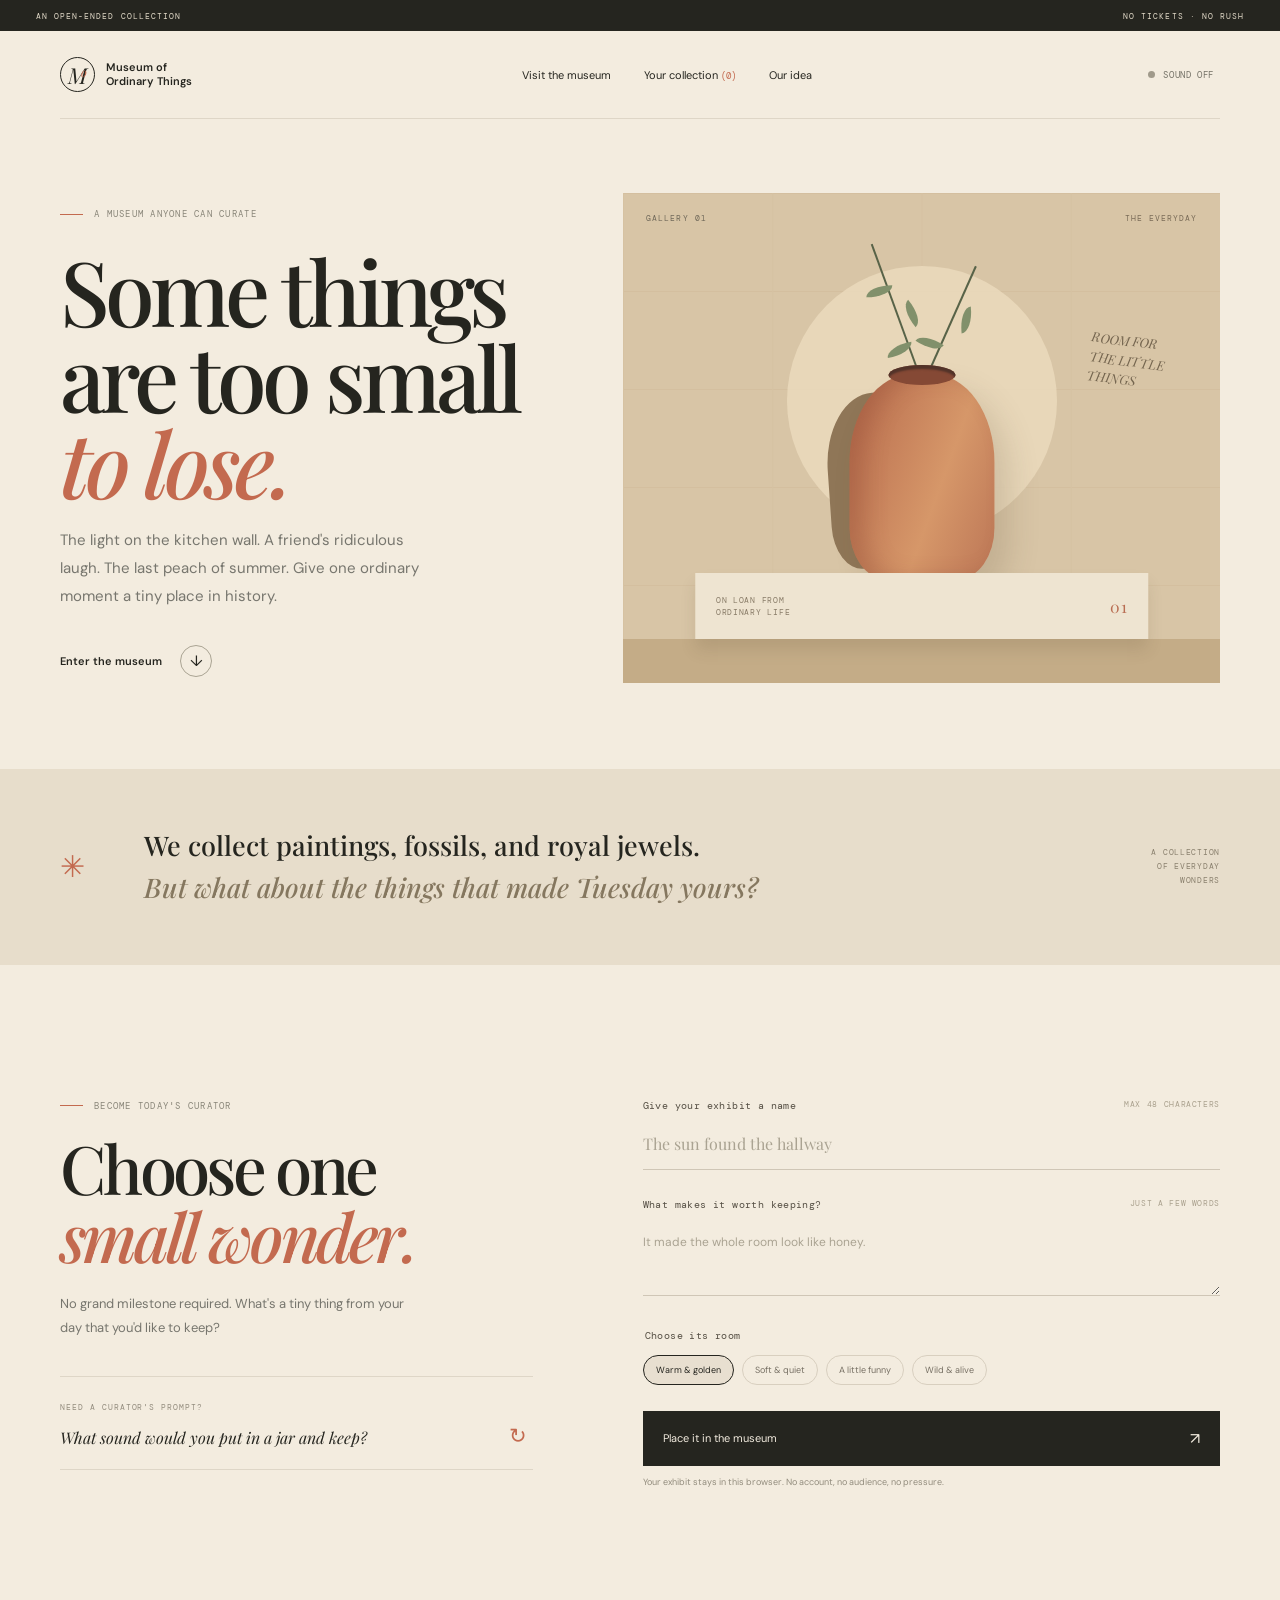
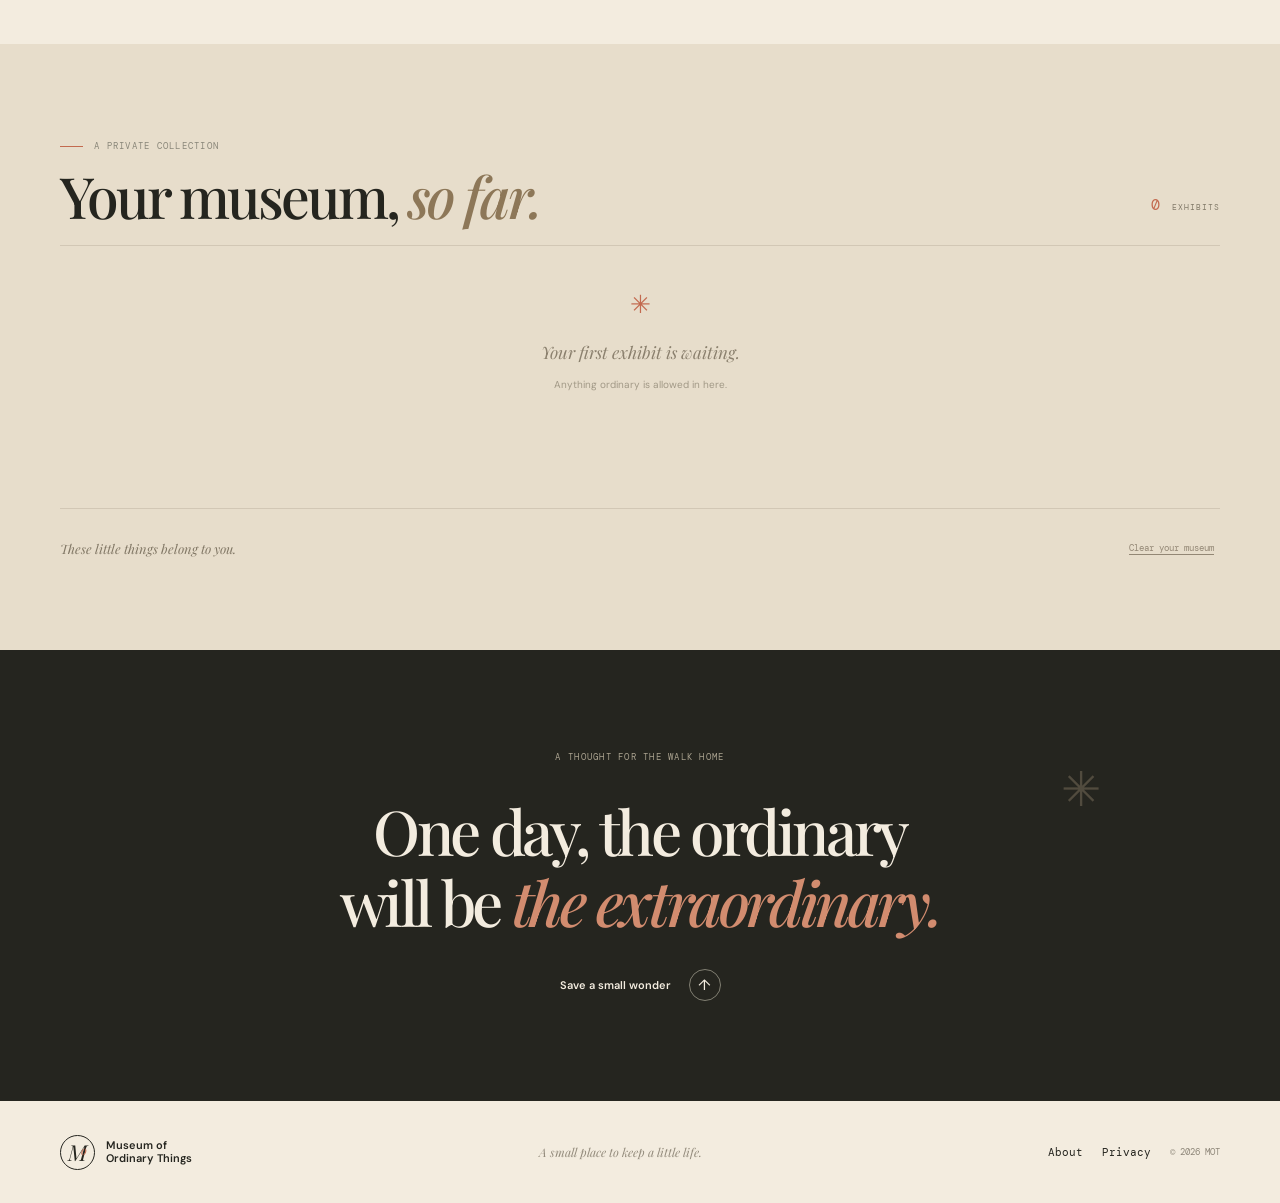
==== index.html @ a18e928d "Publish the Museum of Ordinary Things website Add the interactive museum, its supporting pages, styl" ====
<!doctype html>
<html lang="en">
<head>
  <meta charset="utf-8"><meta name="viewport" content="width=device-width, initial-scale=1">
  <meta name="theme-color" content="#f3ecdf">
  <meta name="description" content="A tiny online museum for the ordinary things you want to remember. Curate a moment from today and keep your personal collection in your browser.">
  <title>The Museum of Ordinary Things — Keep the little things</title>
  <link rel="stylesheet" href="styles.css">
</head>
<body>
  <div class="topline"><span>AN OPEN-ENDED COLLECTION</span><span>NO TICKETS · NO RUSH</span></div>
  <header class="site-header wrap"><a class="brand" href="#home"><span class="brand-symbol">M<span>o</span></span><span>Museum of<br>Ordinary Things</span></a><nav><a href="#visit">Visit the museum</a><a href="#collection">Your collection <span id="nav-count">(0)</span></a><a href="about.html">Our idea</a></nav><button class="sound-toggle" id="sound-toggle" type="button" aria-pressed="false"><span class="sound-dot"></span> SOUND OFF</button></header>
  <main id="home">
    <section class="hero wrap"><div class="hero-copy"><p class="eyebrow"><span class="dash"></span> A museum anyone can curate</p><h1>Some things<br>are too small<br><em>to lose.</em></h1><p class="hero-lede">The light on the kitchen wall. A friend's ridiculous laugh. The last peach of summer. Give one ordinary moment a tiny place in history.</p><a class="round-link" href="#visit"><span>Enter the museum</span><b aria-hidden="true">↓</b></a></div><div class="hero-stage" aria-label="A softly lit museum gallery holding small everyday objects"><div class="stage-label">GALLERY 01 <span>THE EVERYDAY</span></div><div class="halo"></div><div class="vase vase-back"></div><div class="vase vase-front"></div><div class="stem stem-a"><i></i><i></i><i></i></div><div class="stem stem-b"><i></i><i></i></div><div class="floating-note">ROOM FOR<br>THE LITTLE<br>THINGS</div><div class="stage-plinth"><span>ON LOAN FROM<br>ORDINARY LIFE</span><b>01</b></div><div class="stage-floor"></div></div></section>
    <section class="manifesto"><div class="wrap manifesto-inner"><span class="manifesto-star">✳</span><p>We collect paintings, fossils, and royal jewels.<br><em>But what about the things that made Tuesday yours?</em></p><span class="manifesto-aside">A COLLECTION<br>OF EVERYDAY<br>WONDERS</span></div></section>
    <section class="visit-section wrap" id="visit"><div class="visit-intro"><p class="eyebrow"><span class="dash"></span> Become today's curator</p><h2>Choose one<br><em>small wonder.</em></h2><p>No grand milestone required. What's a tiny thing from your day that you'd like to keep?</p><div class="prompt-box"><span class="prompt-label">NEED A CURATOR'S PROMPT?</span><p id="prompt-text">What sound would you put in a jar and keep?</p><button id="new-prompt" type="button" aria-label="Get another prompt">↻</button></div></div><form id="entry-form" class="entry-form"><label for="object-name">Give your exhibit a name <span>MAX 48 CHARACTERS</span></label><input id="object-name" name="name" maxlength="48" placeholder="The sun found the hallway" required>
      <label for="object-story">What makes it worth keeping? <span>JUST A FEW WORDS</span></label><textarea id="object-story" name="story" maxlength="180" placeholder="It made the whole room look like honey." required></textarea>
      <fieldset><legend>Choose its room</legend><div class="room-options"><label><input type="radio" name="room" value="Warm & golden" checked><span class="room-chip warm">Warm & golden</span></label><label><input type="radio" name="room" value="Soft & quiet"><span class="room-chip quiet">Soft & quiet</span></label><label><input type="radio" name="room" value="A little funny"><span class="room-chip funny">A little funny</span></label><label><input type="radio" name="room" value="Wild & alive"><span class="room-chip alive">Wild & alive</span></label></div></fieldset>
      <button class="submit-button" type="submit">Place it in the museum <span>↗</span></button><p class="form-note">Your exhibit stays in this browser. No account, no audience, no pressure.</p><div class="form-success" id="form-success" role="status" aria-live="polite"></div>
    </form></section>
    <section class="collection-section" id="collection"><div class="wrap"><div class="collection-head"><div><p class="eyebrow"><span class="dash"></span> A private collection</p><h2>Your museum, <em>so far.</em></h2></div><p class="collection-count"><span id="collection-count">0</span> EXHIBITS</p></div><div class="empty-state" id="empty-state"><span>✳</span><p>Your first exhibit is waiting.<br><small>Anything ordinary is allowed in here.</small></p></div><div class="exhibit-grid" id="exhibit-grid"></div><div class="collection-foot"><p>These little things belong to you.</p><button id="clear-collection" type="button">Clear your museum</button></div></div></section>
    <section class="closing"><div class="wrap closing-inner"><p class="eyebrow">A thought for the walk home</p><h2>One day, the ordinary<br>will be <em>the extraordinary.</em></h2><a class="round-link light-link" href="#visit"><span>Save a small wonder</span><b>↑</b></a><span class="closing-star">✳</span></div></section>
  </main>
  <footer class="site-footer wrap"><a class="brand" href="#home"><span class="brand-symbol">M<span>o</span></span><span>Museum of<br>Ordinary Things</span></a><p>A small place to keep a little life.</p><div class="footer-links"><a href="about.html">About</a><a href="privacy.html">Privacy</a><span>© <span id="year"></span> MOT</span></div></footer>
  <script src="app.js"></script>
</body></html>
---- styles.css ----
@import url('https://fonts.googleapis.com/css2?family=DM+Mono:wght@400;500&family=DM+Sans:wght@400;500;600;700&family=Playfair+Display:ital,wght@0,500;0,600;1,500;1,600&display=swap');
:root{--ink:#25251f;--muted:#77766e;--cream:#f3ecdf;--paper:#faf6ed;--moss:#788466;--rust:#c36a4f;--rule:#ded6c7;--serif:'Playfair Display',Georgia,serif;--sans:'DM Sans',Arial,sans-serif;--mono:'DM Mono',monospace}
*{box-sizing:border-box}html{scroll-behavior:smooth}body{margin:0;background:var(--cream);color:var(--ink);font-family:var(--sans);-webkit-font-smoothing:antialiased}.wrap{width:min(1160px,calc(100% - 72px));margin:auto}.topline{height:31px;padding:0 36px;display:flex;justify-content:space-between;align-items:center;background:var(--ink);color:#e3dbc9;font:8px var(--mono);letter-spacing:.13em}.site-header{height:88px;display:flex;align-items:center;justify-content:space-between;border-bottom:1px solid var(--rule)}.brand{display:flex;align-items:center;gap:11px;color:var(--ink);text-decoration:none;font-size:11px;line-height:1.22;font-weight:600}.brand-symbol{height:35px;width:35px;border:1px solid var(--ink);border-radius:50%;display:grid;place-items:center;font:italic 22px var(--serif);position:relative}.brand-symbol span{font-size:12px;position:absolute;right:7px;top:6px;color:var(--rust)}nav{display:flex;gap:33px}nav a,.footer-links a{font-size:11px;text-decoration:none;color:var(--ink)}nav a:hover,.footer-links a:hover{color:var(--rust)}nav a span{font:9px var(--mono);color:var(--rust)}.sound-toggle{border:0;background:none;display:flex;align-items:center;gap:8px;color:#747267;font:9px var(--mono);letter-spacing:.07em;cursor:pointer}.sound-dot{width:7px;height:7px;border-radius:50%;background:#a09a8b}.sound-toggle[aria-pressed=true] .sound-dot{background:#84966c}.hero{min-height:650px;display:grid;grid-template-columns:.92fr 1.08fr;align-items:center;gap:55px;padding:63px 0 75px}.eyebrow{display:flex;align-items:center;gap:11px;text-transform:uppercase;letter-spacing:.14em;font:9px var(--mono);color:#898679}.dash{height:1px;width:23px;background:var(--rust);display:inline-block}.hero h1,.visit-intro h2,.collection-head h2,.closing h2,.content-page h1{font:500 clamp(58px,7vw,91px)/.96 var(--serif);letter-spacing:-.055em;margin:27px 0 22px}.hero h1 em,.visit-intro h2 em,.collection-head h2 em,.closing h2 em,.content-page h1 em{color:var(--rust);font-weight:500}.hero-lede{font:15px/1.85 var(--sans);color:var(--muted);max-width:380px;margin-bottom:34px}.round-link{display:inline-flex;align-items:center;gap:18px;color:var(--ink);text-decoration:none;font-size:11px;font-weight:600}.round-link b{width:32px;height:32px;border:1px solid #aaa493;border-radius:50%;display:grid;place-items:center;font-size:15px;font-weight:400;transition:.2s}.round-link:hover b{background:var(--ink);border-color:var(--ink);color:var(--cream);transform:translateY(2px)}.hero-stage{height:490px;background:#d8c5a6;position:relative;overflow:hidden;isolation:isolate}.hero-stage:before{content:'';position:absolute;inset:0;background:linear-gradient(90deg,#d2bc9a 1px,transparent 1px) 0 0/25% 100%,linear-gradient(#c9b18e 1px,transparent 1px) 0 0/100% 20%;opacity:.25;z-index:-1}.stage-label{position:absolute;top:20px;left:23px;right:23px;display:flex;justify-content:space-between;font:8px var(--mono);letter-spacing:.13em;color:#6f6859}.stage-label span{color:#796b57}.halo{position:absolute;width:270px;height:270px;border-radius:50%;background:#edddbf;top:73px;left:50%;transform:translateX(-50%);opacity:.8}.vase{position:absolute;bottom:104px;left:50%;transform:translateX(-50%);border-radius:43% 43% 25% 25%;z-index:2}.vase-back{height:175px;width:115px;background:#8f7657;left:44%;bottom:116px;transform:translateX(-50%) rotate(-4deg)}.vase-front{height:205px;width:145px;background:linear-gradient(110deg,#b76a4c,#d69769 60%,#bc7656);box-shadow:inset 15px 0 22px #813f2d45,15px 17px 30px #5b45302b}.vase-front:before{content:'';position:absolute;top:-9px;left:39px;width:67px;height:20px;border-radius:50%;background:#854935;box-shadow:inset 0 4px 2px #523329}.stem{position:absolute;bottom:298px;left:50%;width:2px;background:#586348;z-index:1;transform-origin:bottom}.stem-a{height:150px;transform:rotate(-20deg)}.stem-b{height:130px;transform:rotate(24deg)}.stem i{position:absolute;width:26px;height:12px;background:#81906b;border-radius:100% 0 100% 0}.stem i:nth-child(1){left:-21px;top:41px;transform:rotate(20deg)}.stem i:nth-child(2){left:2px;top:73px;transform:rotate(70deg) scaleX(-1)}.stem i:nth-child(3){left:-22px;top:103px;transform:rotate(10deg)}.stem-b i:nth-child(1){left:1px;top:47px;transform:rotate(60deg) scaleX(-1)}.stem-b i:nth-child(2){left:-23px;top:83px;transform:rotate(10deg)}.floating-note{position:absolute;top:138px;right:55px;font:italic 13px/1.5 var(--serif);color:#74654f;transform:rotate(7deg)}.stage-plinth{height:66px;position:absolute;z-index:3;bottom:44px;left:50%;transform:translateX(-50%);width:76%;background:#eee4d1;box-shadow:0 11px 15px #4c3d2821;display:flex;align-items:center;justify-content:space-between;padding:0 21px;font:8px/1.5 var(--mono);letter-spacing:.09em;color:#887b67}.stage-plinth b{font:16px var(--serif);color:#b96d52}.stage-floor{position:absolute;bottom:0;height:44px;width:100%;background:#c4ac87}.manifesto{background:#e7ddcb;padding:56px 0}.manifesto-inner{display:grid;grid-template-columns:60px 1fr 120px;align-items:center;gap:24px}.manifesto-star{font-size:30px;color:var(--rust)}.manifesto p{font:500 clamp(19px,2.4vw,27px)/1.55 var(--serif);margin:0}.manifesto p em{color:#85775f}.manifesto-aside{font:8px/1.7 var(--mono);letter-spacing:.09em;color:#8a806e;text-align:right}.visit-section{display:grid;grid-template-columns:.9fr 1.1fr;gap:110px;padding-top:126px;padding-bottom:130px}.visit-intro h2{font-size:clamp(48px,5.4vw,67px);line-height:1.02;margin:22px 0}.visit-intro>p:not(.eyebrow){font-size:13px;line-height:1.8;color:var(--muted);max-width:345px}.prompt-box{margin-top:37px;border-top:1px solid var(--rule);border-bottom:1px solid var(--rule);padding:17px 40px 17px 0;position:relative}.prompt-label{font:8px var(--mono);letter-spacing:.12em;color:#938c7e}.prompt-box p{font:italic 16px/1.55 var(--serif);margin:11px 0 1px}.prompt-box button{position:absolute;right:0;bottom:20px;border:0;background:none;font-size:21px;color:var(--rust);cursor:pointer}.entry-form{padding-top:8px}.entry-form>label,.entry-form legend{font:10px var(--mono);letter-spacing:.04em;color:#554f44;display:flex;justify-content:space-between;margin:0 0 9px}.entry-form>label span{font-size:8px;color:#aaa18e;letter-spacing:.08em}.entry-form>input,.entry-form textarea{width:100%;border:0;border-bottom:1px solid #cfc6b6;background:transparent;padding:12px 0 15px;margin:0 0 28px;outline:0;color:var(--ink);font:16px var(--serif)}.entry-form>input:focus,.entry-form textarea:focus{border-color:var(--rust)}.entry-form input::placeholder,.entry-form textarea::placeholder{color:#aaa392}.entry-form textarea{font:12px/1.7 var(--sans);resize:vertical;min-height:76px}.entry-form fieldset{border:0;margin:0 0 26px;padding:0}.entry-form legend{margin-bottom:13px}.room-options{display:flex;flex-wrap:wrap;gap:8px}.room-options label{cursor:pointer}.room-options input{position:absolute;opacity:0}.room-chip{border:1px solid #d8cfbf;border-radius:20px;padding:8px 12px;display:block;font-size:9px;color:#777064}.room-options input:checked+.room-chip{border-color:var(--ink);color:var(--ink);background:#e8dfd0}.room-options input:focus-visible+.room-chip{outline:2px solid var(--rust)}.submit-button{width:100%;border:0;background:var(--ink);color:var(--cream);padding:17px 20px;display:flex;justify-content:space-between;align-items:center;font:11px var(--sans);cursor:pointer}.submit-button:hover{background:#444237}.submit-button span{font-size:16px}.form-note{font-size:9px;color:#928c7d;line-height:1.6}.form-success{font-size:11px;color:#667452;min-height:16px}.collection-section{background:#e7ddcb;padding:87px 0 80px;min-height:380px}.collection-head{display:flex;justify-content:space-between;align-items:end;border-bottom:1px solid #d2c7b5;padding-bottom:22px}.collection-head h2{font-size:clamp(40px,5vw,57px);margin:16px 0 0}.collection-head h2 em{color:#8d7758}.collection-count{font:8px var(--mono);letter-spacing:.12em;color:#827a69}.collection-count span{font-size:15px;color:var(--rust);margin-right:5px}.empty-state{min-height:210px;display:flex;align-items:center;justify-content:center;flex-direction:column;text-align:center;color:#8b806e}.empty-state>span{font-size:25px;color:var(--rust)}.empty-state p{font:italic 17px/1.7 var(--serif)}.empty-state small{font:10px var(--sans);color:#a19886}.exhibit-grid{display:grid;grid-template-columns:repeat(3,1fr);gap:18px;padding:26px 0}.exhibit-card{background:var(--paper);min-height:190px;padding:22px;position:relative;display:flex;flex-direction:column;justify-content:space-between;animation:appear .5s both}.exhibit-card:nth-child(3n+2){transform:translateY(12px)}.exhibit-card:before{content:'✳';font-size:19px;color:var(--rust);position:absolute;right:18px;top:14px}.exhibit-card h3{font:500 23px/1.2 var(--serif);margin:23px 25px 10px 0}.exhibit-card p{font-size:11px;line-height:1.7;color:var(--muted)}.exhibit-card footer{display:flex;justify-content:space-between;align-items:center;border-top:1px solid var(--rule);padding-top:12px;font:8px var(--mono);letter-spacing:.06em;color:#948a78}.exhibit-card footer button{border:0;background:none;color:#8a7c65;cursor:pointer;font:9px var(--mono)}.collection-foot{display:flex;justify-content:space-between;align-items:center;border-top:1px solid #d2c7b5;padding-top:18px}.collection-foot p{font:italic 13px var(--serif);color:#817765}.collection-foot button{border:0;background:none;font:9px var(--mono);color:#938775;cursor:pointer;text-decoration:underline;text-underline-offset:3px}.closing{background:#25251f;color:var(--cream);padding:92px 0 100px;text-align:center;position:relative;overflow:hidden}.closing-inner{display:flex;align-items:center;flex-direction:column}.closing .eyebrow{color:#aaa28f}.closing h2{font-size:clamp(39px,5vw,62px);line-height:1.15;margin:23px 0 32px}.closing h2 em{color:#d28c6f}.light-link{color:var(--cream)}.light-link b{border-color:#817f72}.light-link:hover b{background:var(--cream);color:var(--ink);border-color:var(--cream)}.closing-star{position:absolute;right:14%;top:24%;font-size:48px;color:#514b3e}.site-footer{min-height:102px;display:flex;align-items:center;justify-content:space-between;gap:16px}.site-footer>p{font:italic 12px var(--serif);color:#938b7c}.footer-links{display:flex;align-items:center;gap:19px;font:9px var(--mono);color:#8e8779}.content-page{max-width:760px;min-height:68vh;padding:95px 0}.content-page h1{font-size:clamp(50px,7vw,78px);line-height:1.02;margin:25px 0}.content-page h2{font:600 16px var(--sans);margin:35px 0 9px}.content-page p:not(.eyebrow){font-size:13px;line-height:1.9;color:var(--muted)}.content-page .content-lede{font:500 20px/1.7 var(--serif)!important;color:var(--ink)!important;margin:28px 0 43px}.content-page .privacy-date{font:9px var(--mono)!important;color:#928b7c!important;margin-top:35px}
@keyframes appear{from{opacity:0;transform:translateY(10px)}to{opacity:1;transform:translateY(0)}}@media(max-width:800px){.wrap{width:min(100% - 40px,580px)}.topline{padding:0 20px;font-size:7px}.site-header{height:73px}nav{display:none}.hero{grid-template-columns:1fr;gap:33px;padding:65px 0 56px}.hero h1{font-size:70px}.hero-stage{height:410px}.manifesto{padding:42px 0}.manifesto-inner{grid-template-columns:30px 1fr;gap:17px}.manifesto-aside{display:none}.visit-section{grid-template-columns:1fr;gap:50px;padding-top:82px;padding-bottom:86px}.visit-intro h2{font-size:57px}.prompt-box{max-width:380px}.collection-section{padding:65px 0}.exhibit-grid{grid-template-columns:1fr 1fr;gap:12px}.exhibit-card{padding:17px;min-height:175px}.exhibit-card h3{font-size:19px}.closing{padding:73px 0}.closing-star{right:4%;top:9%;font-size:29px}.site-footer{display:grid;grid-template-columns:1fr auto;padding:22px 0}.site-footer>p{grid-row:2;margin:0}.footer-links{grid-column:2;grid-row:1/3;flex-direction:column;align-items:flex-end;gap:10px}}@media(max-width:440px){.hero h1{font-size:60px}.hero-stage{height:350px}.vase-front{transform:translateX(-50%) scale(.83);transform-origin:bottom}.vase-back{transform:translateX(-50%) scale(.85);transform-origin:bottom}.stage-plinth{bottom:34px;height:53px}.stage-floor{height:34px}.floating-note{right:20px;font-size:11px}.exhibit-grid{grid-template-columns:1fr}.exhibit-card:nth-child(3n+2){transform:none}.collection-head{align-items:flex-start;gap:15px;flex-direction:column}.collection-count{margin:0}.collection-foot{gap:12px}.content-page{padding:65px 0}}@media(prefers-reduced-motion:reduce){*,*:before,*:after{scroll-behavior:auto!important;animation-duration:.01ms!important;animation-iteration-count:1!important;transition:none!important}}
.room-warm{background:linear-gradient(140deg,#fffaf0,#f7ead3)}.room-quiet{background:linear-gradient(140deg,#f4f3ee,#e9e6db)}.room-funny{background:linear-gradient(140deg,#fbf2e9,#f3e0d0)}.room-alive{background:linear-gradient(140deg,#f1f1e3,#e2e8d6)}

.empty-state[hidden]{display:none}
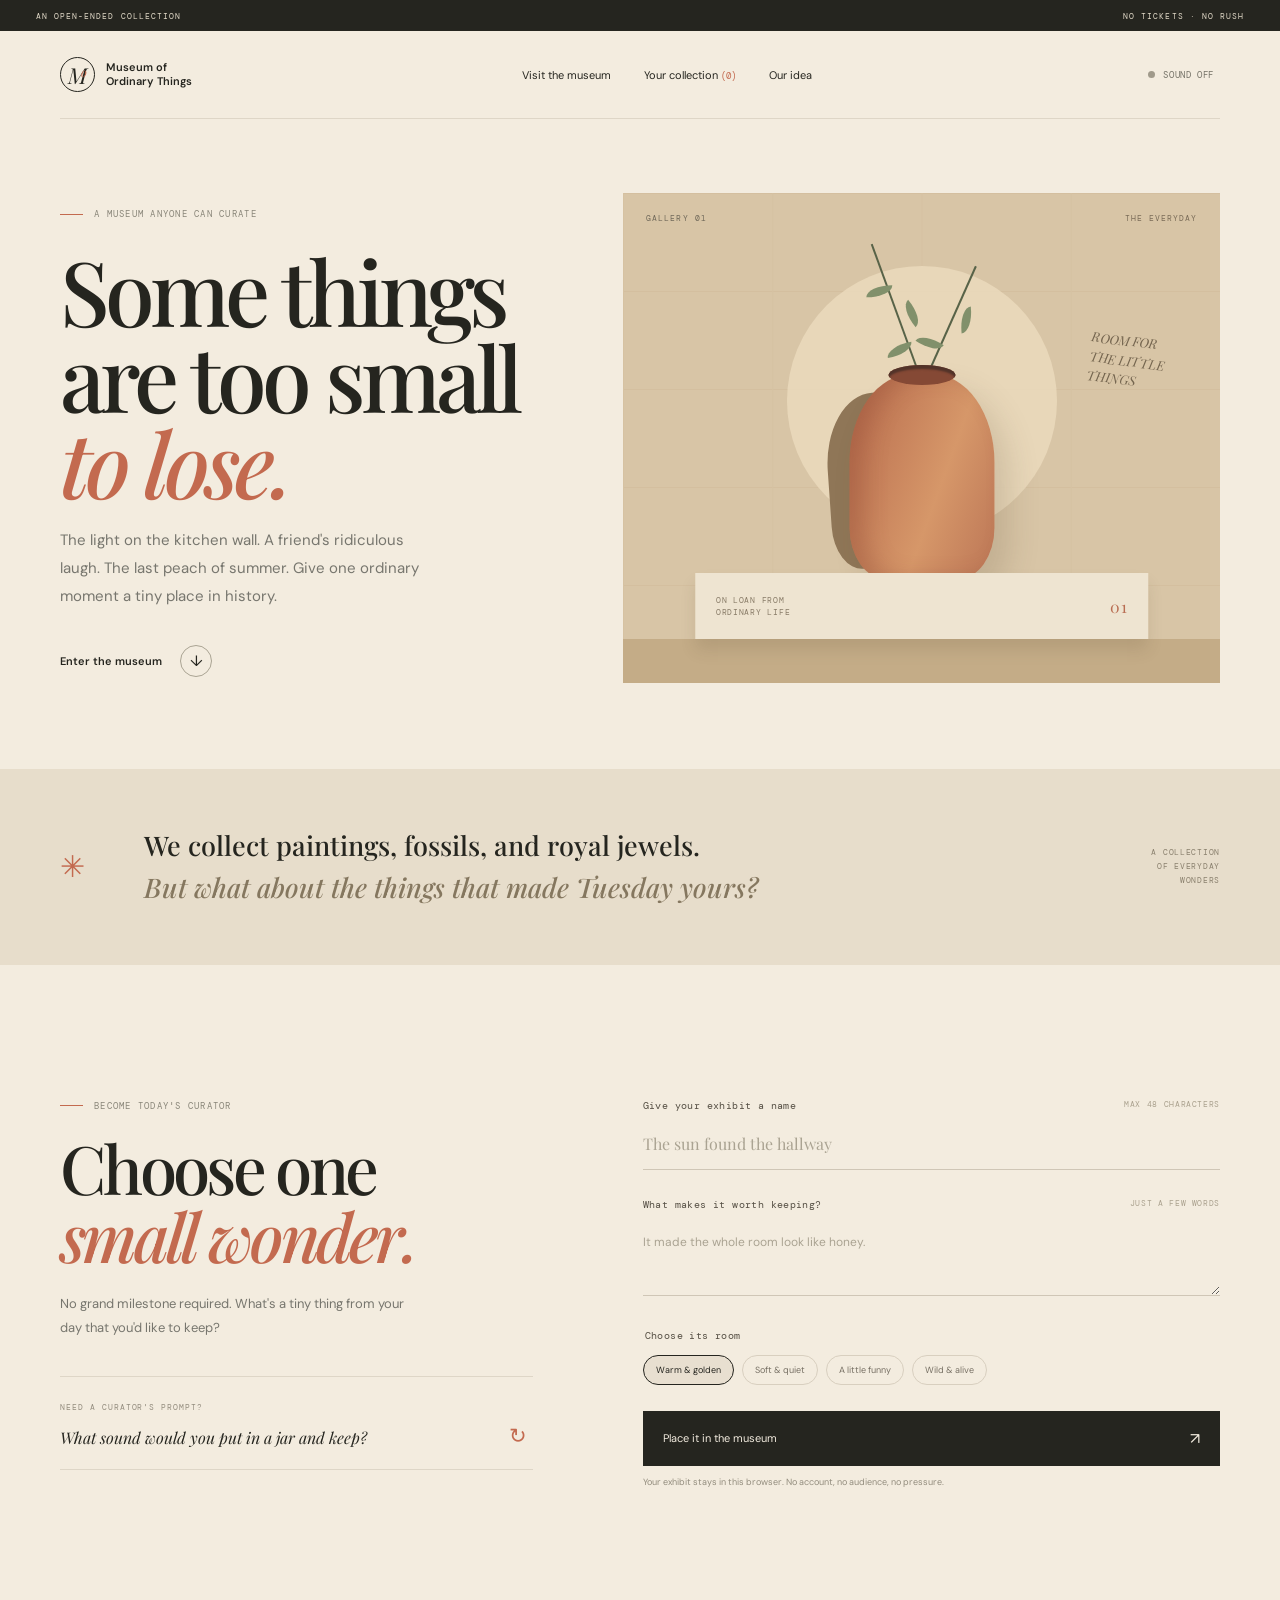
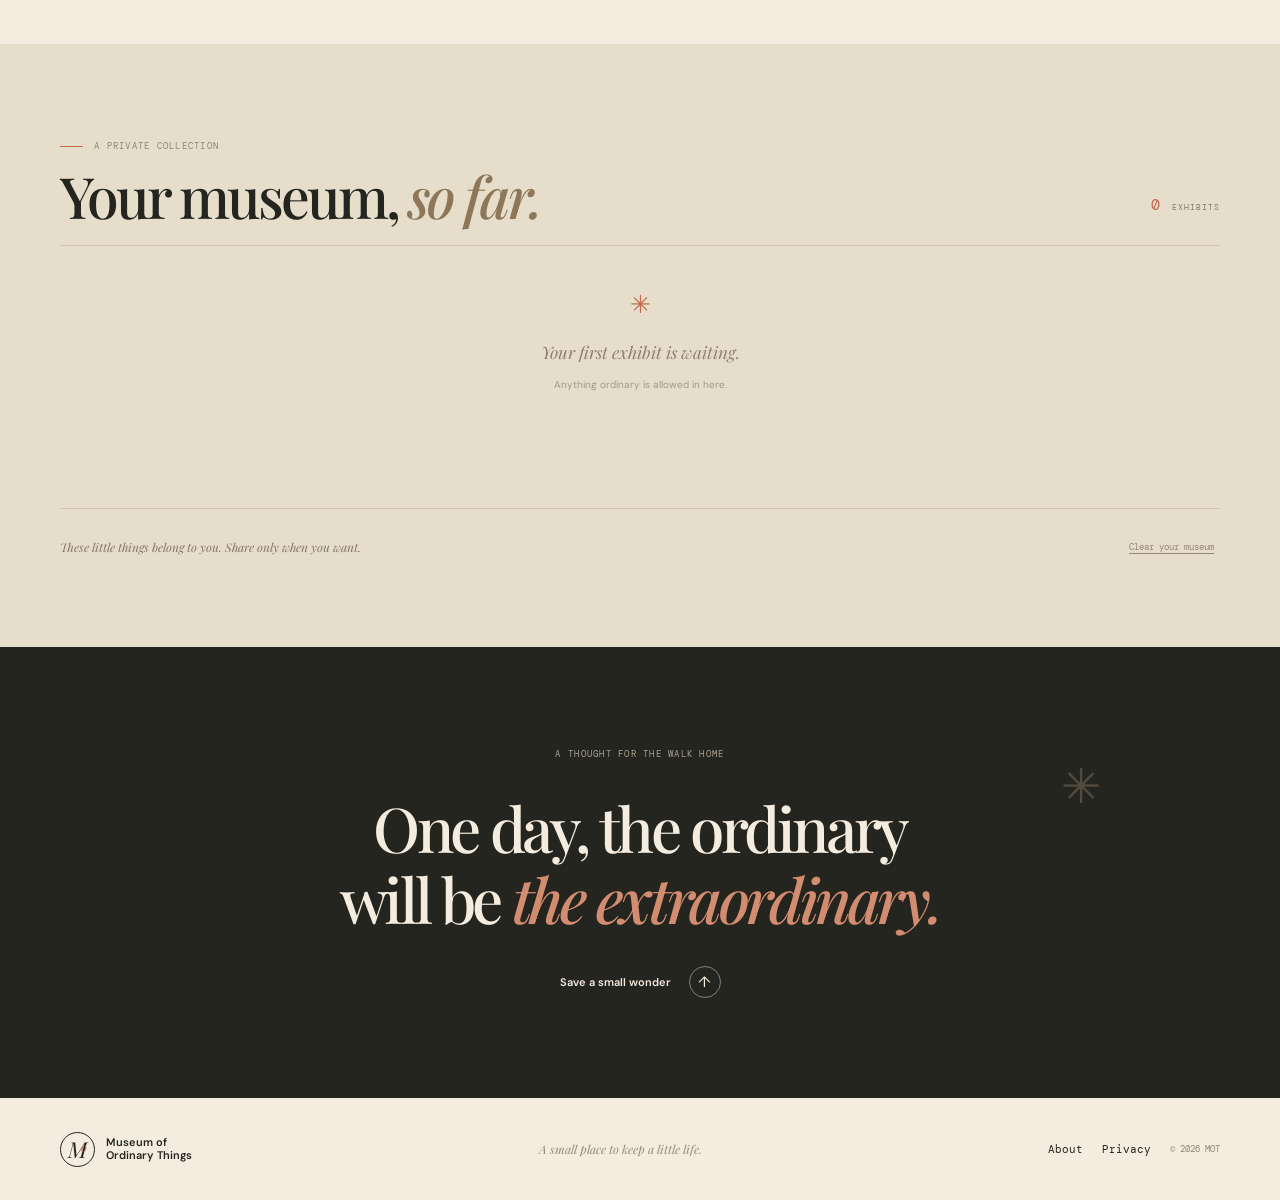
==== commit e0cec0fa: "Add sharing and search discovery features Add optional exhibit sharing, social preview metadata, a f" ====
--- a/index.html
+++ b/index.html
@@ -4,7 +4,10 @@
   <meta charset="utf-8"><meta name="viewport" content="width=device-width, initial-scale=1">
   <meta name="theme-color" content="#f3ecdf">
   <meta name="description" content="A tiny online museum for the ordinary things you want to remember. Curate a moment from today and keep your personal collection in your browser.">
+  <meta property="og:type" content="website"><meta property="og:title" content="The Museum of Ordinary Things"><meta property="og:description" content="Some things are too small to lose. Curate a tiny online exhibit for an ordinary moment worth keeping."><meta property="og:url" content="https://harisrao2010-lab.github.io/museum-of-ordinary-things/">
+  <meta name="twitter:card" content="summary"><meta name="twitter:title" content="The Museum of Ordinary Things"><meta name="twitter:description" content="A tiny museum for life's everyday wonders.">
   <title>The Museum of Ordinary Things — Keep the little things</title>
+  <link rel="canonical" href="https://harisrao2010-lab.github.io/museum-of-ordinary-things/"><link rel="icon" href="favicon.svg" type="image/svg+xml">
   <link rel="stylesheet" href="styles.css">
 </head>
 <body>
@@ -18,7 +21,7 @@
       <fieldset><legend>Choose its room</legend><div class="room-options"><label><input type="radio" name="room" value="Warm & golden" checked><span class="room-chip warm">Warm & golden</span></label><label><input type="radio" name="room" value="Soft & quiet"><span class="room-chip quiet">Soft & quiet</span></label><label><input type="radio" name="room" value="A little funny"><span class="room-chip funny">A little funny</span></label><label><input type="radio" name="room" value="Wild & alive"><span class="room-chip alive">Wild & alive</span></label></div></fieldset>
       <button class="submit-button" type="submit">Place it in the museum <span>↗</span></button><p class="form-note">Your exhibit stays in this browser. No account, no audience, no pressure.</p><div class="form-success" id="form-success" role="status" aria-live="polite"></div>
     </form></section>
-    <section class="collection-section" id="collection"><div class="wrap"><div class="collection-head"><div><p class="eyebrow"><span class="dash"></span> A private collection</p><h2>Your museum, <em>so far.</em></h2></div><p class="collection-count"><span id="collection-count">0</span> EXHIBITS</p></div><div class="empty-state" id="empty-state"><span>✳</span><p>Your first exhibit is waiting.<br><small>Anything ordinary is allowed in here.</small></p></div><div class="exhibit-grid" id="exhibit-grid"></div><div class="collection-foot"><p>These little things belong to you.</p><button id="clear-collection" type="button">Clear your museum</button></div></div></section>
+    <section class="collection-section" id="collection"><div class="wrap"><div class="collection-head"><div><p class="eyebrow"><span class="dash"></span> A private collection</p><h2>Your museum, <em>so far.</em></h2></div><p class="collection-count"><span id="collection-count">0</span> EXHIBITS</p></div><div class="empty-state" id="empty-state"><span>✳</span><p>Your first exhibit is waiting.<br><small>Anything ordinary is allowed in here.</small></p></div><div class="exhibit-grid" id="exhibit-grid"></div><div class="collection-foot"><p id="collection-message" role="status" aria-live="polite">These little things belong to you. Share only when you want.</p><button id="clear-collection" type="button">Clear your museum</button></div></div></section>
     <section class="closing"><div class="wrap closing-inner"><p class="eyebrow">A thought for the walk home</p><h2>One day, the ordinary<br>will be <em>the extraordinary.</em></h2><a class="round-link light-link" href="#visit"><span>Save a small wonder</span><b>↑</b></a><span class="closing-star">✳</span></div></section>
   </main>
   <footer class="site-footer wrap"><a class="brand" href="#home"><span class="brand-symbol">M<span>o</span></span><span>Museum of<br>Ordinary Things</span></a><p>A small place to keep a little life.</p><div class="footer-links"><a href="about.html">About</a><a href="privacy.html">Privacy</a><span>© <span id="year"></span> MOT</span></div></footer>
--- a/styles.css
+++ b/styles.css
@@ -6,3 +6,4 @@
 
 .empty-state[hidden]{display:none}
 
+.exhibit-actions{display:flex;gap:10px}.exhibit-actions button{border:0;background:none;color:#8a7c65;cursor:pointer;font:8px var(--mono);letter-spacing:.04em;padding:3px 0}.exhibit-actions button:hover{color:var(--rust)}#collection-message{font:italic 12px var(--serif)}
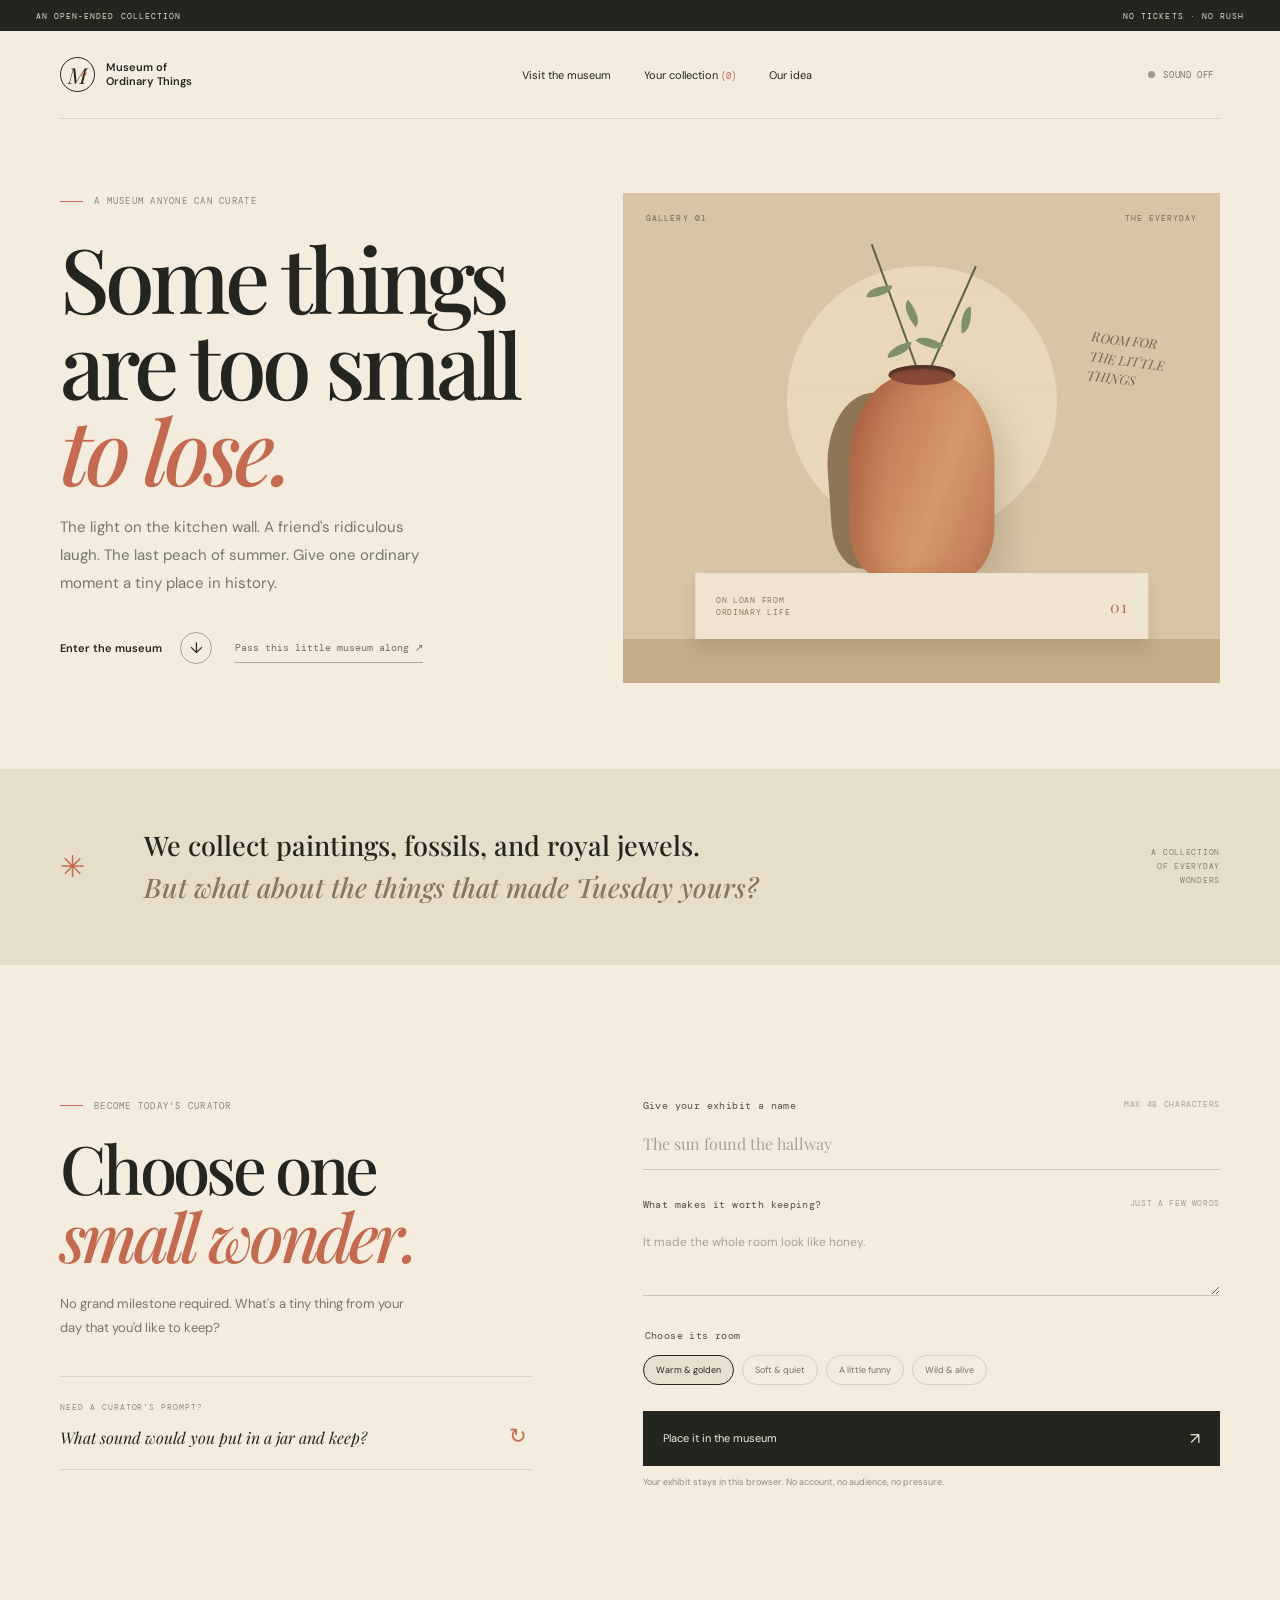
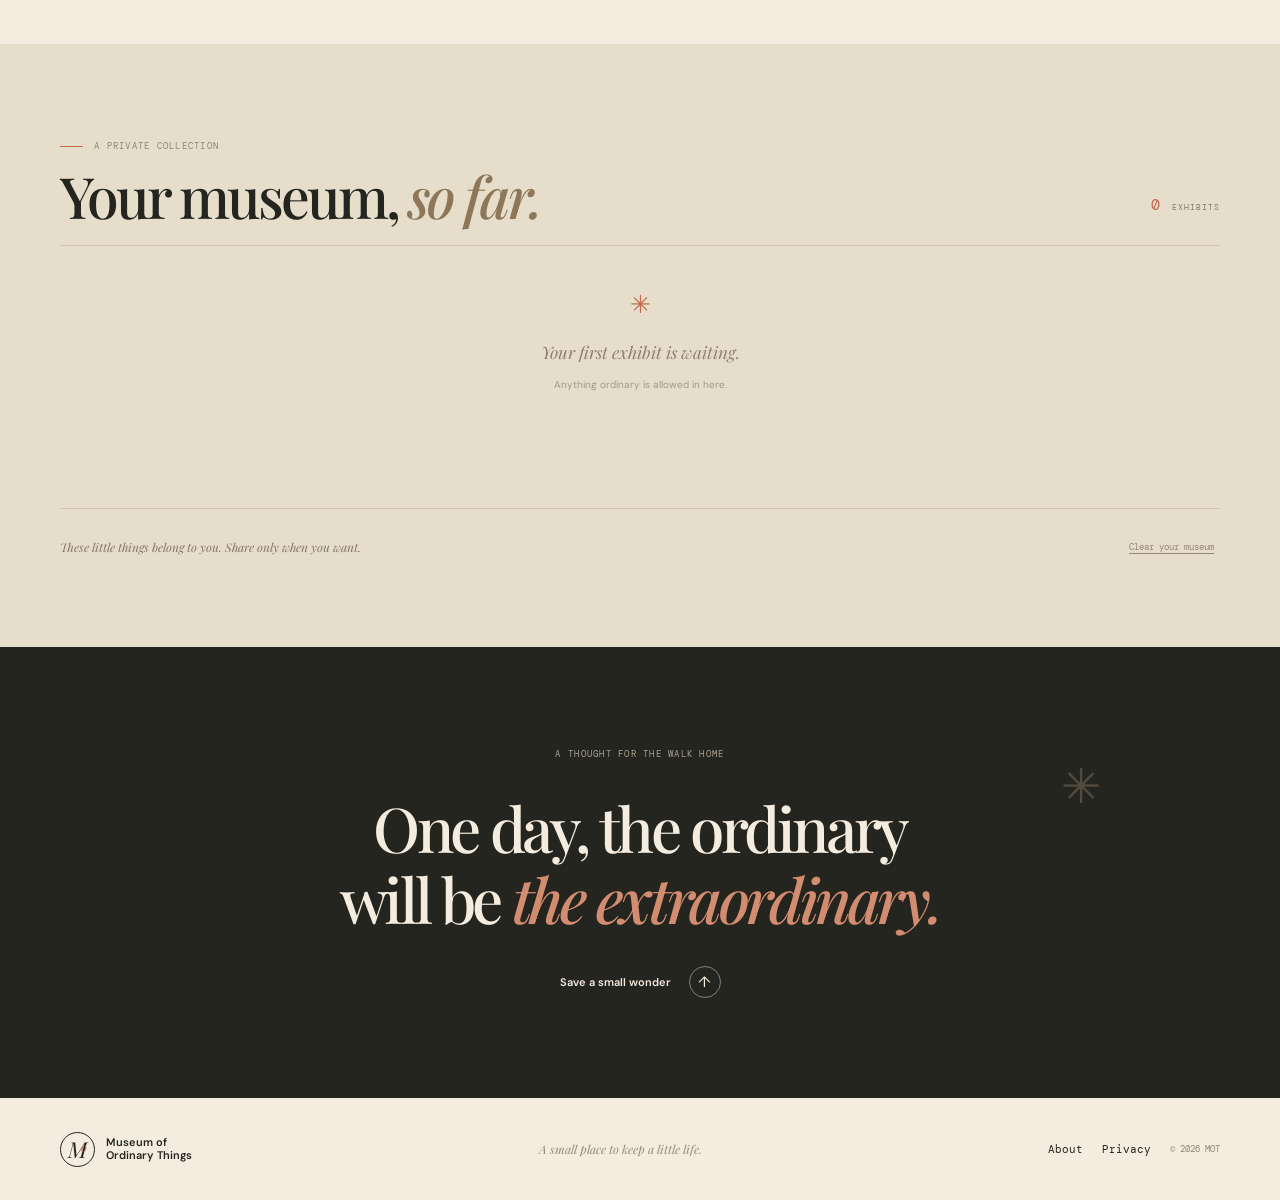
==== commit e1561d77: "Add one-click museum sharing Add native or clipboard sharing for the museum home link and update pri" ====
--- a/index.html
+++ b/index.html
@@ -14,7 +14,7 @@
   <div class="topline"><span>AN OPEN-ENDED COLLECTION</span><span>NO TICKETS · NO RUSH</span></div>
   <header class="site-header wrap"><a class="brand" href="#home"><span class="brand-symbol">M<span>o</span></span><span>Museum of<br>Ordinary Things</span></a><nav><a href="#visit">Visit the museum</a><a href="#collection">Your collection <span id="nav-count">(0)</span></a><a href="about.html">Our idea</a></nav><button class="sound-toggle" id="sound-toggle" type="button" aria-pressed="false"><span class="sound-dot"></span> SOUND OFF</button></header>
   <main id="home">
-    <section class="hero wrap"><div class="hero-copy"><p class="eyebrow"><span class="dash"></span> A museum anyone can curate</p><h1>Some things<br>are too small<br><em>to lose.</em></h1><p class="hero-lede">The light on the kitchen wall. A friend's ridiculous laugh. The last peach of summer. Give one ordinary moment a tiny place in history.</p><a class="round-link" href="#visit"><span>Enter the museum</span><b aria-hidden="true">↓</b></a></div><div class="hero-stage" aria-label="A softly lit museum gallery holding small everyday objects"><div class="stage-label">GALLERY 01 <span>THE EVERYDAY</span></div><div class="halo"></div><div class="vase vase-back"></div><div class="vase vase-front"></div><div class="stem stem-a"><i></i><i></i><i></i></div><div class="stem stem-b"><i></i><i></i></div><div class="floating-note">ROOM FOR<br>THE LITTLE<br>THINGS</div><div class="stage-plinth"><span>ON LOAN FROM<br>ORDINARY LIFE</span><b>01</b></div><div class="stage-floor"></div></div></section>
+    <section class="hero wrap"><div class="hero-copy"><p class="eyebrow"><span class="dash"></span> A museum anyone can curate</p><h1>Some things<br>are too small<br><em>to lose.</em></h1><p class="hero-lede">The light on the kitchen wall. A friend's ridiculous laugh. The last peach of summer. Give one ordinary moment a tiny place in history.</p><div class="hero-actions"><a class="round-link" href="#visit"><span>Enter the museum</span><b aria-hidden="true">↓</b></a><button class="share-museum" id="share-museum" type="button">Pass this little museum along ↗</button></div><p class="share-feedback" id="share-feedback" role="status" aria-live="polite"></p></div><div class="hero-stage" aria-label="A softly lit museum gallery holding small everyday objects"><div class="stage-label">GALLERY 01 <span>THE EVERYDAY</span></div><div class="halo"></div><div class="vase vase-back"></div><div class="vase vase-front"></div><div class="stem stem-a"><i></i><i></i><i></i></div><div class="stem stem-b"><i></i><i></i></div><div class="floating-note">ROOM FOR<br>THE LITTLE<br>THINGS</div><div class="stage-plinth"><span>ON LOAN FROM<br>ORDINARY LIFE</span><b>01</b></div><div class="stage-floor"></div></div></section>
     <section class="manifesto"><div class="wrap manifesto-inner"><span class="manifesto-star">✳</span><p>We collect paintings, fossils, and royal jewels.<br><em>But what about the things that made Tuesday yours?</em></p><span class="manifesto-aside">A COLLECTION<br>OF EVERYDAY<br>WONDERS</span></div></section>
     <section class="visit-section wrap" id="visit"><div class="visit-intro"><p class="eyebrow"><span class="dash"></span> Become today's curator</p><h2>Choose one<br><em>small wonder.</em></h2><p>No grand milestone required. What's a tiny thing from your day that you'd like to keep?</p><div class="prompt-box"><span class="prompt-label">NEED A CURATOR'S PROMPT?</span><p id="prompt-text">What sound would you put in a jar and keep?</p><button id="new-prompt" type="button" aria-label="Get another prompt">↻</button></div></div><form id="entry-form" class="entry-form"><label for="object-name">Give your exhibit a name <span>MAX 48 CHARACTERS</span></label><input id="object-name" name="name" maxlength="48" placeholder="The sun found the hallway" required>
       <label for="object-story">What makes it worth keeping? <span>JUST A FEW WORDS</span></label><textarea id="object-story" name="story" maxlength="180" placeholder="It made the whole room look like honey." required></textarea>
--- a/styles.css
+++ b/styles.css
@@ -7,3 +7,4 @@
 .empty-state[hidden]{display:none}
 
 .exhibit-actions{display:flex;gap:10px}.exhibit-actions button{border:0;background:none;color:#8a7c65;cursor:pointer;font:8px var(--mono);letter-spacing:.04em;padding:3px 0}.exhibit-actions button:hover{color:var(--rust)}#collection-message{font:italic 12px var(--serif)}
+.hero-actions{display:flex;align-items:center;gap:23px;flex-wrap:wrap}.share-museum{border:0;border-bottom:1px solid #b2a993;background:none;color:#756e60;font:10px var(--mono);padding:8px 0;cursor:pointer}.share-museum:hover{color:var(--rust);border-color:var(--rust)}.share-feedback{font-size:10px;color:#7d8066;min-height:16px;margin:10px 0 0}@media(max-width:800px){.hero-actions{gap:13px}.share-museum{font-size:9px}}
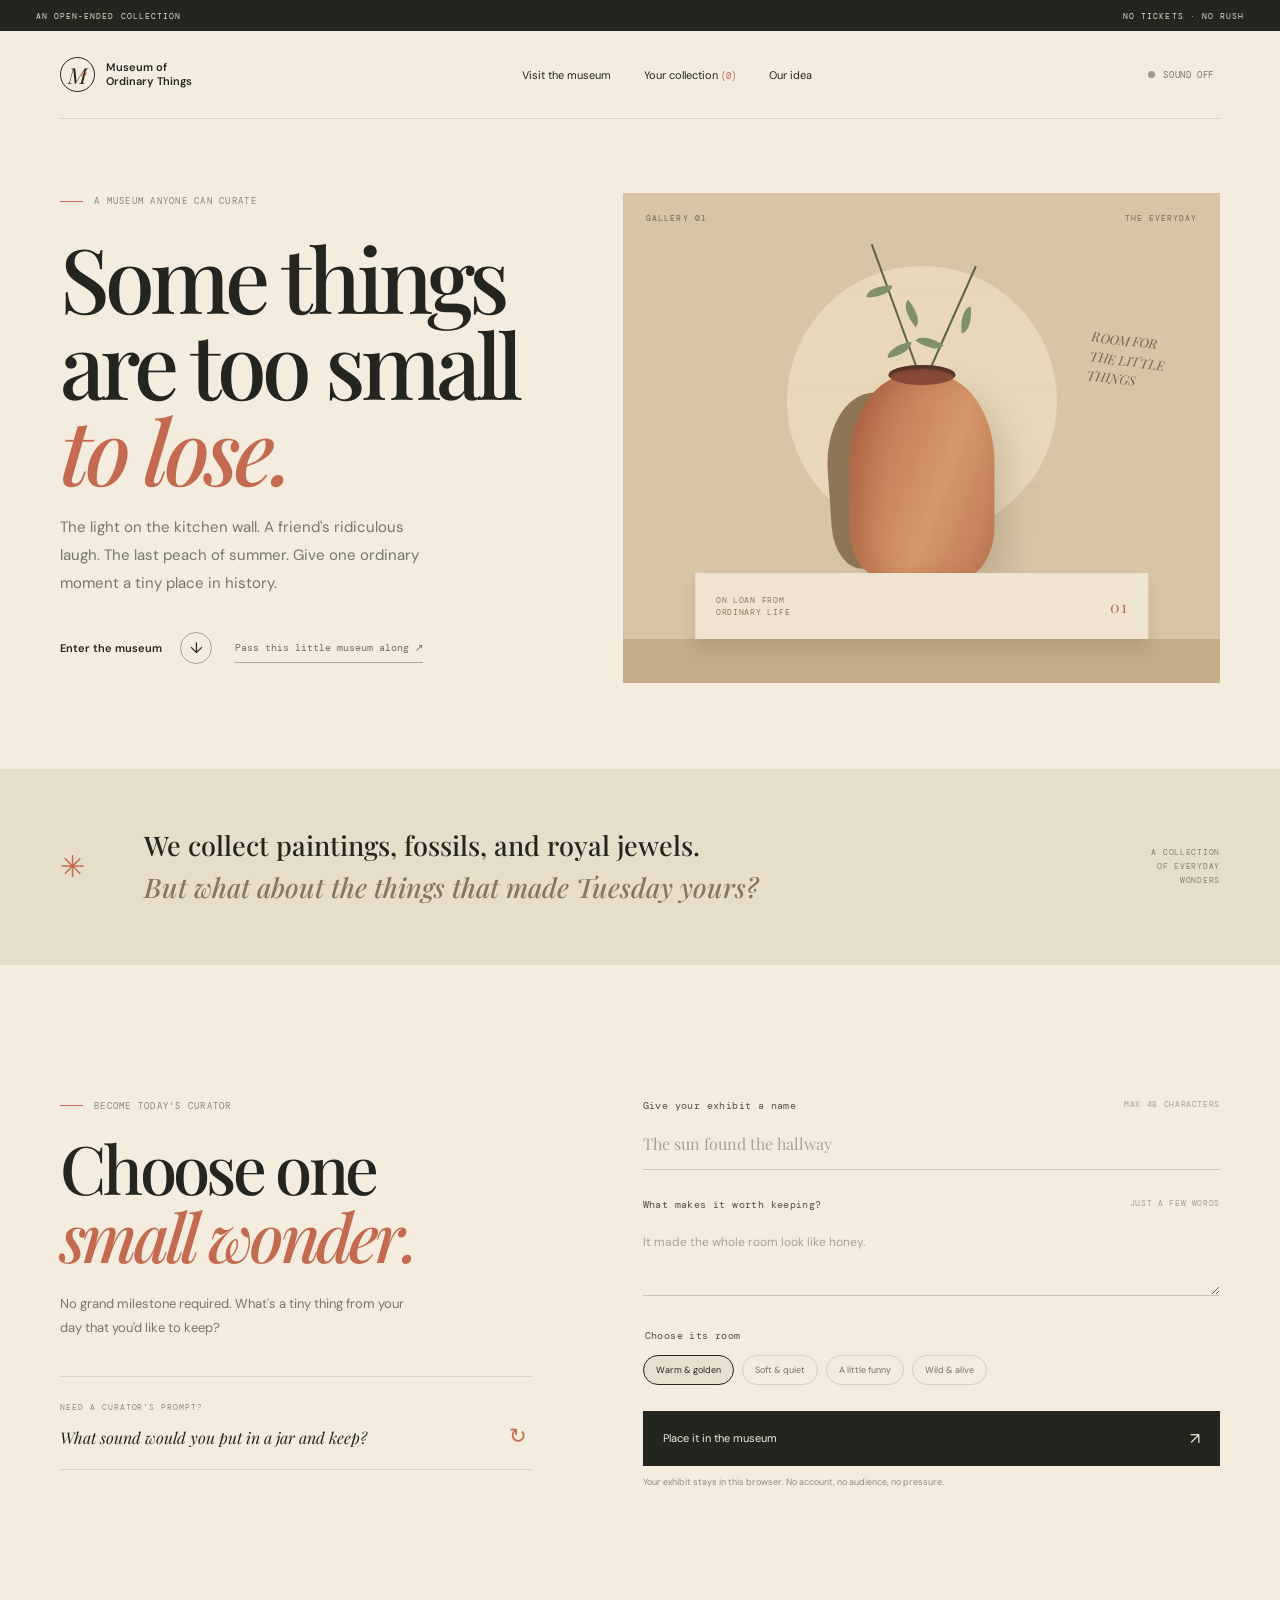
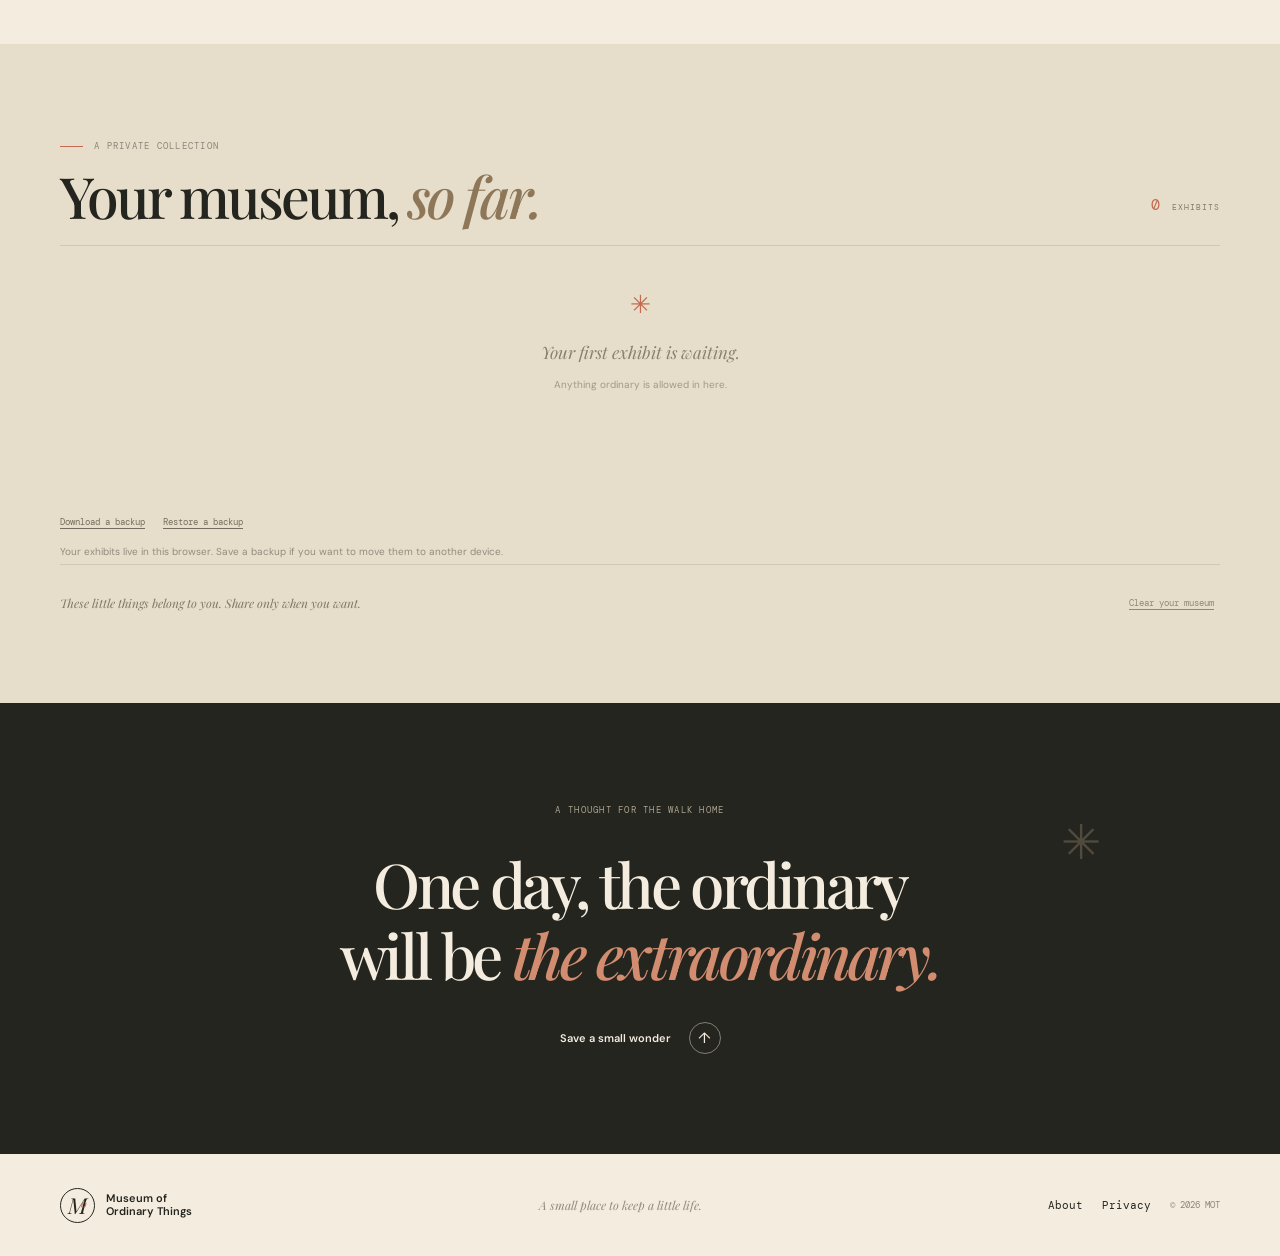
==== commit 9c140c1a: "Make the museum easier to use and preserve Add mobile navigation, skip link and keyboard focus visib" ====
--- a/index.html
+++ b/index.html
@@ -11,9 +11,10 @@
   <link rel="stylesheet" href="styles.css">
 </head>
 <body>
+  <a class="skip-link" href="#main-content">Skip to content</a>
   <div class="topline"><span>AN OPEN-ENDED COLLECTION</span><span>NO TICKETS · NO RUSH</span></div>
-  <header class="site-header wrap"><a class="brand" href="#home"><span class="brand-symbol">M<span>o</span></span><span>Museum of<br>Ordinary Things</span></a><nav><a href="#visit">Visit the museum</a><a href="#collection">Your collection <span id="nav-count">(0)</span></a><a href="about.html">Our idea</a></nav><button class="sound-toggle" id="sound-toggle" type="button" aria-pressed="false"><span class="sound-dot"></span> SOUND OFF</button></header>
-  <main id="home">
+  <header class="site-header wrap"><a class="brand" href="#home"><span class="brand-symbol">M<span>o</span></span><span>Museum of<br>Ordinary Things</span></a><button class="menu-toggle" id="menu-toggle" type="button" aria-expanded="false" aria-controls="site-nav">Menu</button><nav id="site-nav"><a href="#visit">Visit the museum</a><a href="#collection">Your collection <span id="nav-count">(0)</span></a><a href="about.html">Our idea</a></nav><button class="sound-toggle" id="sound-toggle" type="button" aria-pressed="false"><span class="sound-dot"></span> SOUND OFF</button></header>
+  <main id="main-content">
     <section class="hero wrap"><div class="hero-copy"><p class="eyebrow"><span class="dash"></span> A museum anyone can curate</p><h1>Some things<br>are too small<br><em>to lose.</em></h1><p class="hero-lede">The light on the kitchen wall. A friend's ridiculous laugh. The last peach of summer. Give one ordinary moment a tiny place in history.</p><div class="hero-actions"><a class="round-link" href="#visit"><span>Enter the museum</span><b aria-hidden="true">↓</b></a><button class="share-museum" id="share-museum" type="button">Pass this little museum along ↗</button></div><p class="share-feedback" id="share-feedback" role="status" aria-live="polite"></p></div><div class="hero-stage" aria-label="A softly lit museum gallery holding small everyday objects"><div class="stage-label">GALLERY 01 <span>THE EVERYDAY</span></div><div class="halo"></div><div class="vase vase-back"></div><div class="vase vase-front"></div><div class="stem stem-a"><i></i><i></i><i></i></div><div class="stem stem-b"><i></i><i></i></div><div class="floating-note">ROOM FOR<br>THE LITTLE<br>THINGS</div><div class="stage-plinth"><span>ON LOAN FROM<br>ORDINARY LIFE</span><b>01</b></div><div class="stage-floor"></div></div></section>
     <section class="manifesto"><div class="wrap manifesto-inner"><span class="manifesto-star">✳</span><p>We collect paintings, fossils, and royal jewels.<br><em>But what about the things that made Tuesday yours?</em></p><span class="manifesto-aside">A COLLECTION<br>OF EVERYDAY<br>WONDERS</span></div></section>
     <section class="visit-section wrap" id="visit"><div class="visit-intro"><p class="eyebrow"><span class="dash"></span> Become today's curator</p><h2>Choose one<br><em>small wonder.</em></h2><p>No grand milestone required. What's a tiny thing from your day that you'd like to keep?</p><div class="prompt-box"><span class="prompt-label">NEED A CURATOR'S PROMPT?</span><p id="prompt-text">What sound would you put in a jar and keep?</p><button id="new-prompt" type="button" aria-label="Get another prompt">↻</button></div></div><form id="entry-form" class="entry-form"><label for="object-name">Give your exhibit a name <span>MAX 48 CHARACTERS</span></label><input id="object-name" name="name" maxlength="48" placeholder="The sun found the hallway" required>
@@ -21,7 +22,7 @@
       <fieldset><legend>Choose its room</legend><div class="room-options"><label><input type="radio" name="room" value="Warm & golden" checked><span class="room-chip warm">Warm & golden</span></label><label><input type="radio" name="room" value="Soft & quiet"><span class="room-chip quiet">Soft & quiet</span></label><label><input type="radio" name="room" value="A little funny"><span class="room-chip funny">A little funny</span></label><label><input type="radio" name="room" value="Wild & alive"><span class="room-chip alive">Wild & alive</span></label></div></fieldset>
       <button class="submit-button" type="submit">Place it in the museum <span>↗</span></button><p class="form-note">Your exhibit stays in this browser. No account, no audience, no pressure.</p><div class="form-success" id="form-success" role="status" aria-live="polite"></div>
     </form></section>
-    <section class="collection-section" id="collection"><div class="wrap"><div class="collection-head"><div><p class="eyebrow"><span class="dash"></span> A private collection</p><h2>Your museum, <em>so far.</em></h2></div><p class="collection-count"><span id="collection-count">0</span> EXHIBITS</p></div><div class="empty-state" id="empty-state"><span>✳</span><p>Your first exhibit is waiting.<br><small>Anything ordinary is allowed in here.</small></p></div><div class="exhibit-grid" id="exhibit-grid"></div><div class="collection-foot"><p id="collection-message" role="status" aria-live="polite">These little things belong to you. Share only when you want.</p><button id="clear-collection" type="button">Clear your museum</button></div></div></section>
+    <section class="collection-section" id="collection"><div class="wrap"><div class="collection-head"><div><p class="eyebrow"><span class="dash"></span> A private collection</p><h2>Your museum, <em>so far.</em></h2></div><p class="collection-count"><span id="collection-count">0</span> EXHIBITS</p></div><div class="empty-state" id="empty-state"><span>✳</span><p>Your first exhibit is waiting.<br><small>Anything ordinary is allowed in here.</small></p></div><div class="exhibit-grid" id="exhibit-grid"></div><div class="collection-tools"><button id="download-backup" type="button">Download a backup</button><label class="restore-backup" for="restore-file">Restore a backup<input id="restore-file" type="file" accept="application/json,.json"></label></div><p class="backup-note">Your exhibits live in this browser. Save a backup if you want to move them to another device.</p><div class="collection-foot"><p id="collection-message" role="status" aria-live="polite">These little things belong to you. Share only when you want.</p><button id="clear-collection" type="button">Clear your museum</button></div></div></section>
     <section class="closing"><div class="wrap closing-inner"><p class="eyebrow">A thought for the walk home</p><h2>One day, the ordinary<br>will be <em>the extraordinary.</em></h2><a class="round-link light-link" href="#visit"><span>Save a small wonder</span><b>↑</b></a><span class="closing-star">✳</span></div></section>
   </main>
   <footer class="site-footer wrap"><a class="brand" href="#home"><span class="brand-symbol">M<span>o</span></span><span>Museum of<br>Ordinary Things</span></a><p>A small place to keep a little life.</p><div class="footer-links"><a href="about.html">About</a><a href="privacy.html">Privacy</a><span>© <span id="year"></span> MOT</span></div></footer>
--- a/styles.css
+++ b/styles.css
@@ -4,6 +4,12 @@
 @keyframes appear{from{opacity:0;transform:translateY(10px)}to{opacity:1;transform:translateY(0)}}@media(max-width:800px){.wrap{width:min(100% - 40px,580px)}.topline{padding:0 20px;font-size:7px}.site-header{height:73px}nav{display:none}.hero{grid-template-columns:1fr;gap:33px;padding:65px 0 56px}.hero h1{font-size:70px}.hero-stage{height:410px}.manifesto{padding:42px 0}.manifesto-inner{grid-template-columns:30px 1fr;gap:17px}.manifesto-aside{display:none}.visit-section{grid-template-columns:1fr;gap:50px;padding-top:82px;padding-bottom:86px}.visit-intro h2{font-size:57px}.prompt-box{max-width:380px}.collection-section{padding:65px 0}.exhibit-grid{grid-template-columns:1fr 1fr;gap:12px}.exhibit-card{padding:17px;min-height:175px}.exhibit-card h3{font-size:19px}.closing{padding:73px 0}.closing-star{right:4%;top:9%;font-size:29px}.site-footer{display:grid;grid-template-columns:1fr auto;padding:22px 0}.site-footer>p{grid-row:2;margin:0}.footer-links{grid-column:2;grid-row:1/3;flex-direction:column;align-items:flex-end;gap:10px}}@media(max-width:440px){.hero h1{font-size:60px}.hero-stage{height:350px}.vase-front{transform:translateX(-50%) scale(.83);transform-origin:bottom}.vase-back{transform:translateX(-50%) scale(.85);transform-origin:bottom}.stage-plinth{bottom:34px;height:53px}.stage-floor{height:34px}.floating-note{right:20px;font-size:11px}.exhibit-grid{grid-template-columns:1fr}.exhibit-card:nth-child(3n+2){transform:none}.collection-head{align-items:flex-start;gap:15px;flex-direction:column}.collection-count{margin:0}.collection-foot{gap:12px}.content-page{padding:65px 0}}@media(prefers-reduced-motion:reduce){*,*:before,*:after{scroll-behavior:auto!important;animation-duration:.01ms!important;animation-iteration-count:1!important;transition:none!important}}
 .room-warm{background:linear-gradient(140deg,#fffaf0,#f7ead3)}.room-quiet{background:linear-gradient(140deg,#f4f3ee,#e9e6db)}.room-funny{background:linear-gradient(140deg,#fbf2e9,#f3e0d0)}.room-alive{background:linear-gradient(140deg,#f1f1e3,#e2e8d6)}
 
+.skip-link{position:fixed;z-index:20;top:8px;left:8px;padding:10px 14px;background:var(--ink);color:var(--cream);transform:translateY(-160%)}.skip-link:focus{transform:translateY(0)}
+:focus-visible{outline:2px solid var(--rust);outline-offset:4px}
+.menu-toggle{display:none}
+.collection-tools{display:flex;gap:18px;align-items:center;padding:0 0 8px}.collection-tools button,.restore-backup{border:0;background:none;color:#756e60;font:9px var(--mono);text-decoration:underline;text-underline-offset:3px;cursor:pointer;padding:8px 0}.restore-backup input{position:absolute;width:1px;height:1px;overflow:hidden;clip:rect(0,0,0,0);white-space:nowrap}.restore-backup:focus-within{outline:2px solid var(--rust);outline-offset:4px}.backup-note{font-size:10px;line-height:1.6;color:#928c7d;margin:0 0 4px}
+@media(max-width:800px){.site-header{position:relative}.menu-toggle{display:block;border:1px solid var(--rule);background:transparent;padding:8px 10px;color:var(--ink);font:9px var(--mono);text-transform:uppercase;letter-spacing:.08em}.site-header nav{display:none;position:absolute;z-index:10;top:calc(100% - 1px);left:0;right:0;padding:16px 20px;background:var(--paper);border:1px solid var(--rule);box-shadow:0 12px 20px #25251f12;flex-direction:column;gap:18px}.site-header nav.is-open{display:flex}.site-header nav a{font-size:13px}.sound-toggle{font-size:8px}.collection-tools{flex-wrap:wrap}}
+
 .empty-state[hidden]{display:none}
 
 .exhibit-actions{display:flex;gap:10px}.exhibit-actions button{border:0;background:none;color:#8a7c65;cursor:pointer;font:8px var(--mono);letter-spacing:.04em;padding:3px 0}.exhibit-actions button:hover{color:var(--rust)}#collection-message{font:italic 12px var(--serif)}
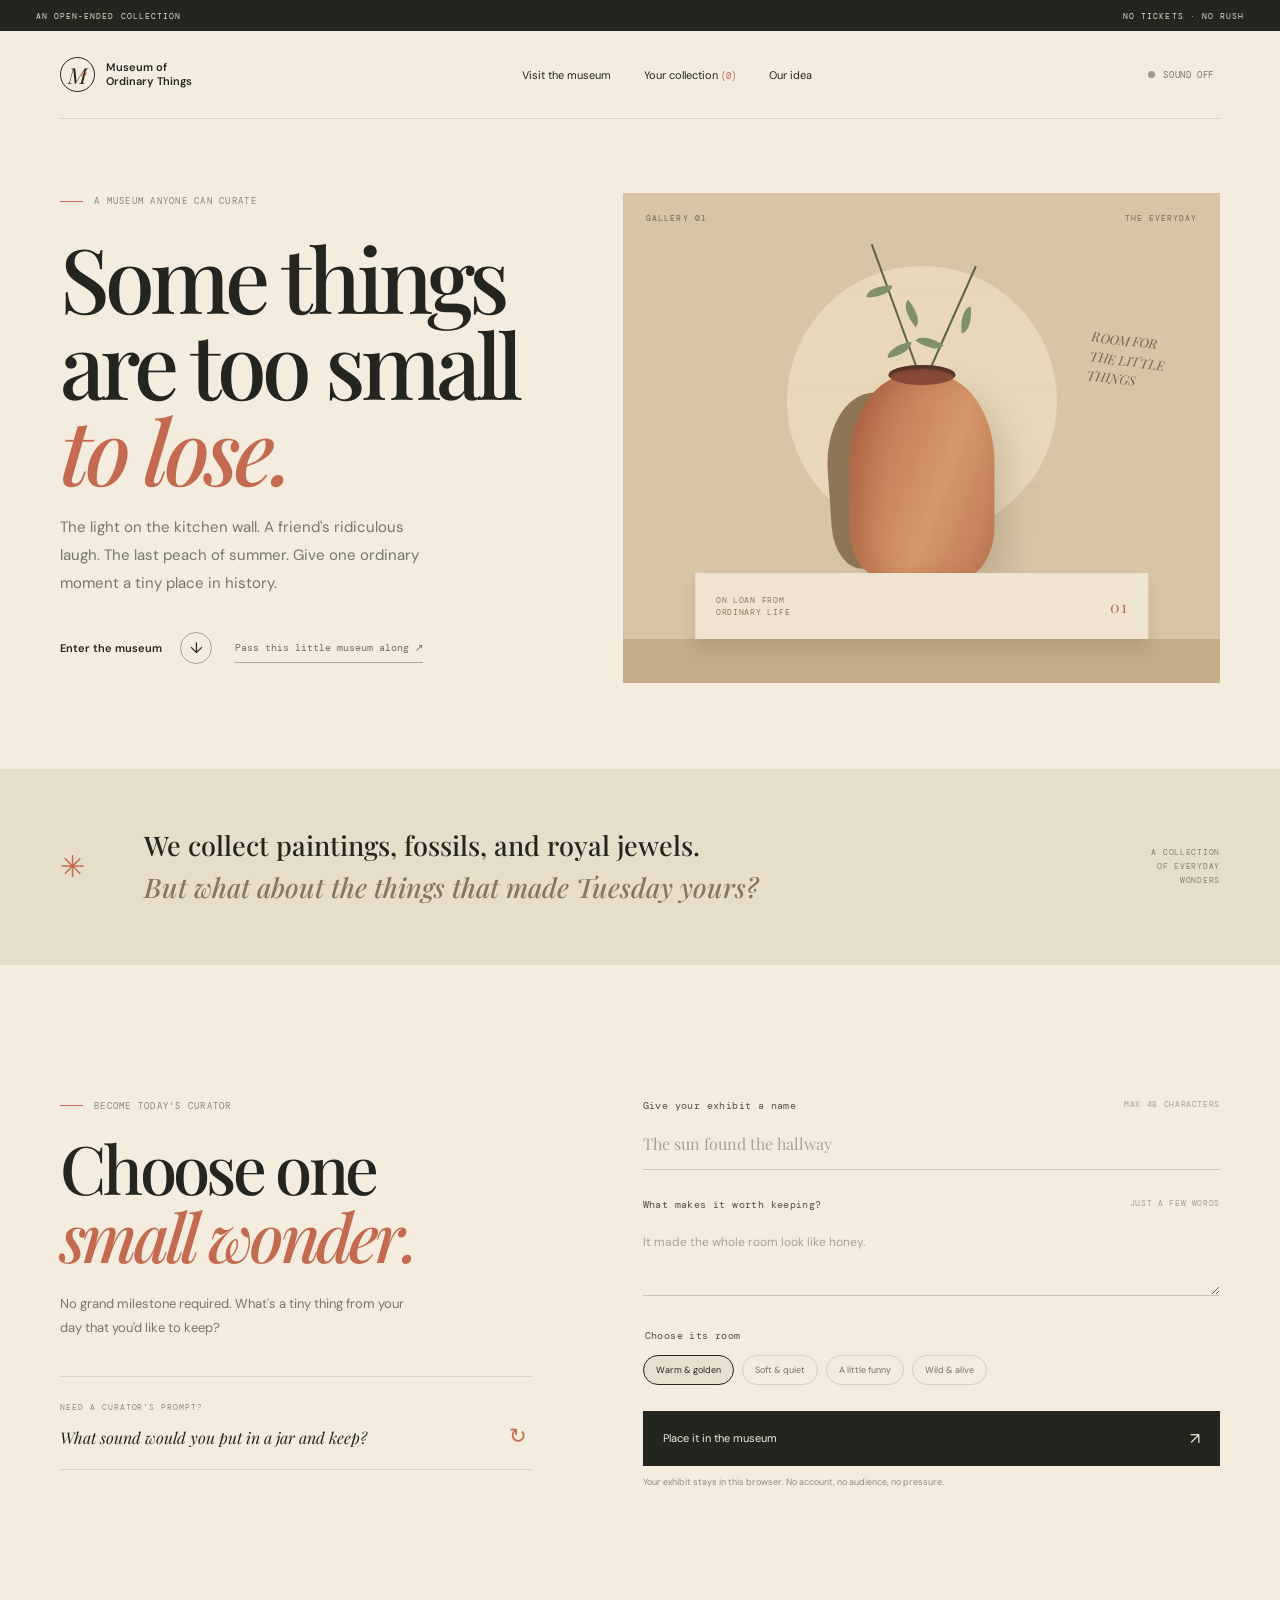
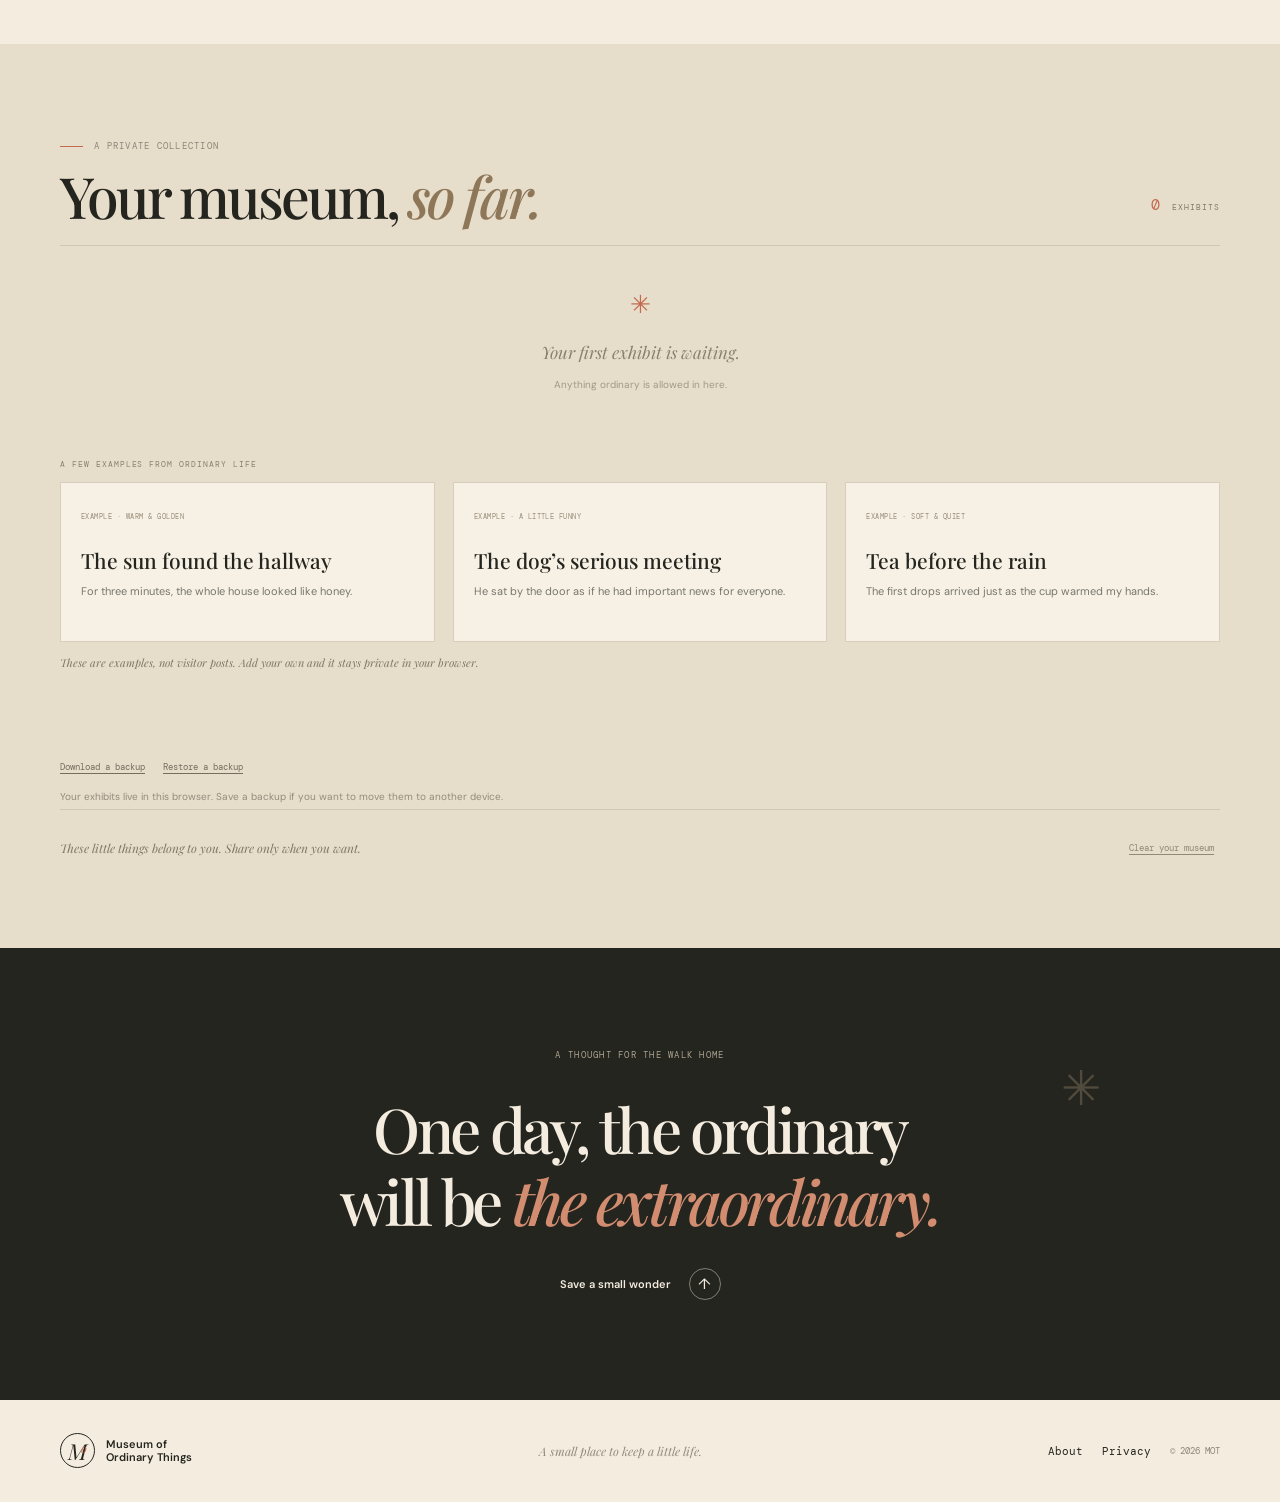
==== commit a419f20f: "Show sample exhibits in an empty collection Add three clearly labelled sample exhibits that disappea" ====
--- a/index.html
+++ b/index.html
@@ -22,7 +22,7 @@
       <fieldset><legend>Choose its room</legend><div class="room-options"><label><input type="radio" name="room" value="Warm & golden" checked><span class="room-chip warm">Warm & golden</span></label><label><input type="radio" name="room" value="Soft & quiet"><span class="room-chip quiet">Soft & quiet</span></label><label><input type="radio" name="room" value="A little funny"><span class="room-chip funny">A little funny</span></label><label><input type="radio" name="room" value="Wild & alive"><span class="room-chip alive">Wild & alive</span></label></div></fieldset>
       <button class="submit-button" type="submit">Place it in the museum <span>↗</span></button><p class="form-note">Your exhibit stays in this browser. No account, no audience, no pressure.</p><div class="form-success" id="form-success" role="status" aria-live="polite"></div>
     </form></section>
-    <section class="collection-section" id="collection"><div class="wrap"><div class="collection-head"><div><p class="eyebrow"><span class="dash"></span> A private collection</p><h2>Your museum, <em>so far.</em></h2></div><p class="collection-count"><span id="collection-count">0</span> EXHIBITS</p></div><div class="empty-state" id="empty-state"><span>✳</span><p>Your first exhibit is waiting.<br><small>Anything ordinary is allowed in here.</small></p></div><div class="exhibit-grid" id="exhibit-grid"></div><div class="collection-tools"><button id="download-backup" type="button">Download a backup</button><label class="restore-backup" for="restore-file">Restore a backup<input id="restore-file" type="file" accept="application/json,.json"></label></div><p class="backup-note">Your exhibits live in this browser. Save a backup if you want to move them to another device.</p><div class="collection-foot"><p id="collection-message" role="status" aria-live="polite">These little things belong to you. Share only when you want.</p><button id="clear-collection" type="button">Clear your museum</button></div></div></section>
+    <section class="collection-section" id="collection"><div class="wrap"><div class="collection-head"><div><p class="eyebrow"><span class="dash"></span> A private collection</p><h2>Your museum, <em>so far.</em></h2></div><p class="collection-count"><span id="collection-count">0</span> EXHIBITS</p></div><div class="empty-state" id="empty-state"><span>✳</span><p>Your first exhibit is waiting.<br><small>Anything ordinary is allowed in here.</small></p></div><div class="sample-gallery" id="sample-gallery" aria-label="Example exhibits"><p class="sample-heading">A FEW EXAMPLES FROM ORDINARY LIFE</p><div class="sample-grid"><article class="sample-card"><span>EXAMPLE · WARM &amp; GOLDEN</span><h3>The sun found the hallway</h3><p>For three minutes, the whole house looked like honey.</p></article><article class="sample-card"><span>EXAMPLE · A LITTLE FUNNY</span><h3>The dog’s serious meeting</h3><p>He sat by the door as if he had important news for everyone.</p></article><article class="sample-card"><span>EXAMPLE · SOFT &amp; QUIET</span><h3>Tea before the rain</h3><p>The first drops arrived just as the cup warmed my hands.</p></article></div><p class="sample-note">These are examples, not visitor posts. Add your own and it stays private in your browser.</p></div><div class="exhibit-grid" id="exhibit-grid"></div><div class="collection-tools"><button id="download-backup" type="button">Download a backup</button><label class="restore-backup" for="restore-file">Restore a backup<input id="restore-file" type="file" accept="application/json,.json"></label></div><p class="backup-note">Your exhibits live in this browser. Save a backup if you want to move them to another device.</p><div class="collection-foot"><p id="collection-message" role="status" aria-live="polite">These little things belong to you. Share only when you want.</p><button id="clear-collection" type="button">Clear your museum</button></div></div></section>
     <section class="closing"><div class="wrap closing-inner"><p class="eyebrow">A thought for the walk home</p><h2>One day, the ordinary<br>will be <em>the extraordinary.</em></h2><a class="round-link light-link" href="#visit"><span>Save a small wonder</span><b>↑</b></a><span class="closing-star">✳</span></div></section>
   </main>
   <footer class="site-footer wrap"><a class="brand" href="#home"><span class="brand-symbol">M<span>o</span></span><span>Museum of<br>Ordinary Things</span></a><p>A small place to keep a little life.</p><div class="footer-links"><a href="about.html">About</a><a href="privacy.html">Privacy</a><span>© <span id="year"></span> MOT</span></div></footer>
--- a/styles.css
+++ b/styles.css
@@ -8,7 +8,10 @@
 :focus-visible{outline:2px solid var(--rust);outline-offset:4px}
 .menu-toggle{display:none}
 .collection-tools{display:flex;gap:18px;align-items:center;padding:0 0 8px}.collection-tools button,.restore-backup{border:0;background:none;color:#756e60;font:9px var(--mono);text-decoration:underline;text-underline-offset:3px;cursor:pointer;padding:8px 0}.restore-backup input{position:absolute;width:1px;height:1px;overflow:hidden;clip:rect(0,0,0,0);white-space:nowrap}.restore-backup:focus-within{outline:2px solid var(--rust);outline-offset:4px}.backup-note{font-size:10px;line-height:1.6;color:#928c7d;margin:0 0 4px}
+.sample-gallery[hidden]{display:none}.sample-gallery{padding:0 0 30px}.sample-heading{font:8px var(--mono);letter-spacing:.12em;color:#8a806e;margin:3px 0 13px}.sample-grid{display:grid;grid-template-columns:repeat(3,minmax(0,1fr));gap:18px}.sample-card{background:#f7f1e5;border:1px solid #d8cebd;padding:20px;min-height:160px}.sample-card>span{font:7px var(--mono);letter-spacing:.07em;color:#998d79}.sample-card h3{font:500 21px/1.2 var(--serif);margin:24px 0 9px}.sample-card p{font:11px/1.65 var(--sans);color:var(--muted);margin:0}.sample-note{font:italic 11px/1.6 var(--serif);color:#817765;margin:12px 0 0}
 @media(max-width:800px){.site-header{position:relative}.menu-toggle{display:block;border:1px solid var(--rule);background:transparent;padding:8px 10px;color:var(--ink);font:9px var(--mono);text-transform:uppercase;letter-spacing:.08em}.site-header nav{display:none;position:absolute;z-index:10;top:calc(100% - 1px);left:0;right:0;padding:16px 20px;background:var(--paper);border:1px solid var(--rule);box-shadow:0 12px 20px #25251f12;flex-direction:column;gap:18px}.site-header nav.is-open{display:flex}.site-header nav a{font-size:13px}.sound-toggle{font-size:8px}.collection-tools{flex-wrap:wrap}}
+@media(max-width:800px){.sample-grid{grid-template-columns:1fr 1fr;gap:12px}.sample-card{padding:16px;min-height:150px}.sample-card h3{font-size:18px}}
+@media(max-width:440px){.sample-grid{grid-template-columns:1fr}.sample-card{min-height:unset}}
 
 .empty-state[hidden]{display:none}
 
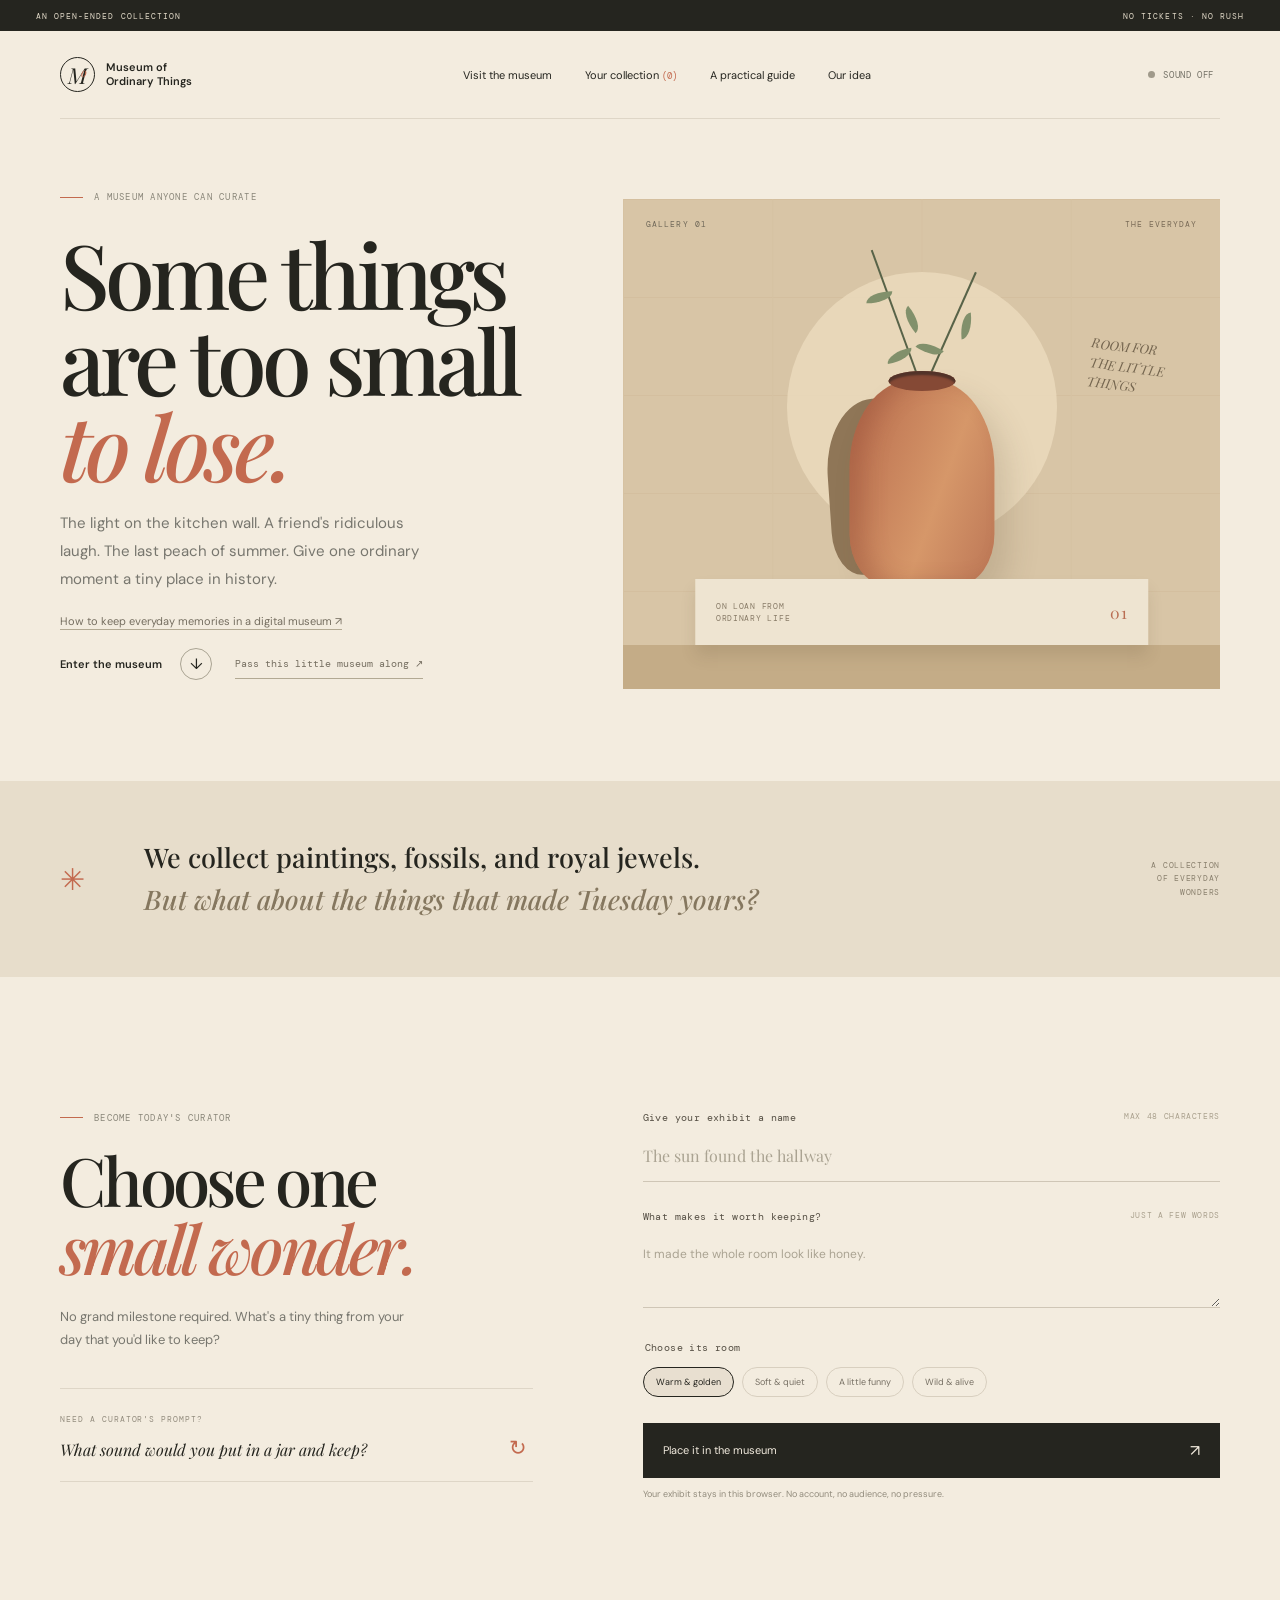
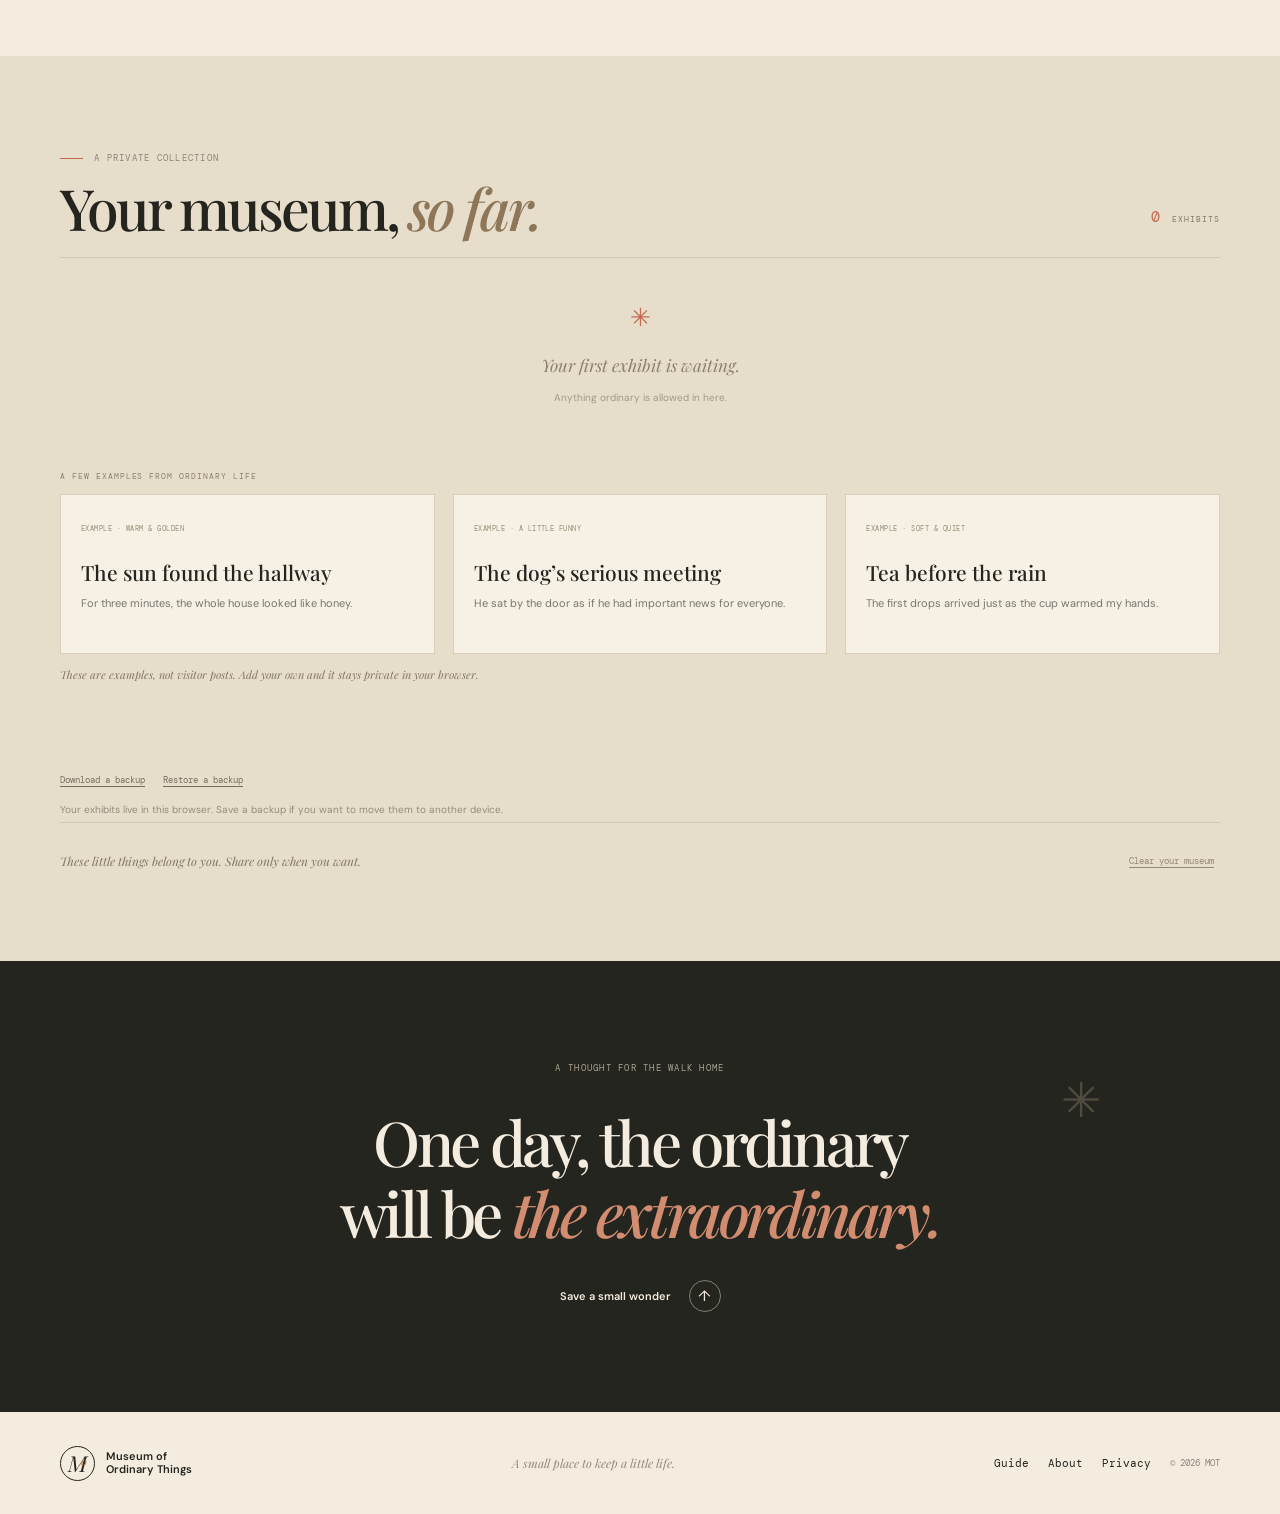
==== commit 70761f43: "Add an everyday memory guide and SEO basics Publish a practical guide to making a private digital me" ====
--- a/index.html
+++ b/index.html
@@ -13,9 +13,9 @@
 <body>
   <a class="skip-link" href="#main-content">Skip to content</a>
   <div class="topline"><span>AN OPEN-ENDED COLLECTION</span><span>NO TICKETS · NO RUSH</span></div>
-  <header class="site-header wrap"><a class="brand" href="#home"><span class="brand-symbol">M<span>o</span></span><span>Museum of<br>Ordinary Things</span></a><button class="menu-toggle" id="menu-toggle" type="button" aria-expanded="false" aria-controls="site-nav">Menu</button><nav id="site-nav"><a href="#visit">Visit the museum</a><a href="#collection">Your collection <span id="nav-count">(0)</span></a><a href="about.html">Our idea</a></nav><button class="sound-toggle" id="sound-toggle" type="button" aria-pressed="false"><span class="sound-dot"></span> SOUND OFF</button></header>
+  <header class="site-header wrap"><a class="brand" href="#home"><span class="brand-symbol">M<span>o</span></span><span>Museum of<br>Ordinary Things</span></a><button class="menu-toggle" id="menu-toggle" type="button" aria-expanded="false" aria-controls="site-nav">Menu</button><nav id="site-nav"><a href="#visit">Visit the museum</a><a href="#collection">Your collection <span id="nav-count">(0)</span></a><a href="guide.html">A practical guide</a><a href="about.html">Our idea</a></nav><button class="sound-toggle" id="sound-toggle" type="button" aria-pressed="false"><span class="sound-dot"></span> SOUND OFF</button></header>
   <main id="main-content">
-    <section class="hero wrap"><div class="hero-copy"><p class="eyebrow"><span class="dash"></span> A museum anyone can curate</p><h1>Some things<br>are too small<br><em>to lose.</em></h1><p class="hero-lede">The light on the kitchen wall. A friend's ridiculous laugh. The last peach of summer. Give one ordinary moment a tiny place in history.</p><div class="hero-actions"><a class="round-link" href="#visit"><span>Enter the museum</span><b aria-hidden="true">↓</b></a><button class="share-museum" id="share-museum" type="button">Pass this little museum along ↗</button></div><p class="share-feedback" id="share-feedback" role="status" aria-live="polite"></p></div><div class="hero-stage" aria-label="A softly lit museum gallery holding small everyday objects"><div class="stage-label">GALLERY 01 <span>THE EVERYDAY</span></div><div class="halo"></div><div class="vase vase-back"></div><div class="vase vase-front"></div><div class="stem stem-a"><i></i><i></i><i></i></div><div class="stem stem-b"><i></i><i></i></div><div class="floating-note">ROOM FOR<br>THE LITTLE<br>THINGS</div><div class="stage-plinth"><span>ON LOAN FROM<br>ORDINARY LIFE</span><b>01</b></div><div class="stage-floor"></div></div></section>
+    <section class="hero wrap"><div class="hero-copy"><p class="eyebrow"><span class="dash"></span> A museum anyone can curate</p><h1>Some things<br>are too small<br><em>to lose.</em></h1><p class="hero-lede">The light on the kitchen wall. A friend's ridiculous laugh. The last peach of summer. Give one ordinary moment a tiny place in history.</p><p class="guide-prompt"><a href="guide.html">How to keep everyday memories in a digital museum ↗</a></p><div class="hero-actions"><a class="round-link" href="#visit"><span>Enter the museum</span><b aria-hidden="true">↓</b></a><button class="share-museum" id="share-museum" type="button">Pass this little museum along ↗</button></div><p class="share-feedback" id="share-feedback" role="status" aria-live="polite"></p></div><div class="hero-stage" aria-label="A softly lit museum gallery holding small everyday objects"><div class="stage-label">GALLERY 01 <span>THE EVERYDAY</span></div><div class="halo"></div><div class="vase vase-back"></div><div class="vase vase-front"></div><div class="stem stem-a"><i></i><i></i><i></i></div><div class="stem stem-b"><i></i><i></i></div><div class="floating-note">ROOM FOR<br>THE LITTLE<br>THINGS</div><div class="stage-plinth"><span>ON LOAN FROM<br>ORDINARY LIFE</span><b>01</b></div><div class="stage-floor"></div></div></section>
     <section class="manifesto"><div class="wrap manifesto-inner"><span class="manifesto-star">✳</span><p>We collect paintings, fossils, and royal jewels.<br><em>But what about the things that made Tuesday yours?</em></p><span class="manifesto-aside">A COLLECTION<br>OF EVERYDAY<br>WONDERS</span></div></section>
     <section class="visit-section wrap" id="visit"><div class="visit-intro"><p class="eyebrow"><span class="dash"></span> Become today's curator</p><h2>Choose one<br><em>small wonder.</em></h2><p>No grand milestone required. What's a tiny thing from your day that you'd like to keep?</p><div class="prompt-box"><span class="prompt-label">NEED A CURATOR'S PROMPT?</span><p id="prompt-text">What sound would you put in a jar and keep?</p><button id="new-prompt" type="button" aria-label="Get another prompt">↻</button></div></div><form id="entry-form" class="entry-form"><label for="object-name">Give your exhibit a name <span>MAX 48 CHARACTERS</span></label><input id="object-name" name="name" maxlength="48" placeholder="The sun found the hallway" required>
       <label for="object-story">What makes it worth keeping? <span>JUST A FEW WORDS</span></label><textarea id="object-story" name="story" maxlength="180" placeholder="It made the whole room look like honey." required></textarea>
@@ -25,6 +25,6 @@
     <section class="collection-section" id="collection"><div class="wrap"><div class="collection-head"><div><p class="eyebrow"><span class="dash"></span> A private collection</p><h2>Your museum, <em>so far.</em></h2></div><p class="collection-count"><span id="collection-count">0</span> EXHIBITS</p></div><div class="empty-state" id="empty-state"><span>✳</span><p>Your first exhibit is waiting.<br><small>Anything ordinary is allowed in here.</small></p></div><div class="sample-gallery" id="sample-gallery" aria-label="Example exhibits"><p class="sample-heading">A FEW EXAMPLES FROM ORDINARY LIFE</p><div class="sample-grid"><article class="sample-card"><span>EXAMPLE · WARM &amp; GOLDEN</span><h3>The sun found the hallway</h3><p>For three minutes, the whole house looked like honey.</p></article><article class="sample-card"><span>EXAMPLE · A LITTLE FUNNY</span><h3>The dog’s serious meeting</h3><p>He sat by the door as if he had important news for everyone.</p></article><article class="sample-card"><span>EXAMPLE · SOFT &amp; QUIET</span><h3>Tea before the rain</h3><p>The first drops arrived just as the cup warmed my hands.</p></article></div><p class="sample-note">These are examples, not visitor posts. Add your own and it stays private in your browser.</p></div><div class="exhibit-grid" id="exhibit-grid"></div><div class="collection-tools"><button id="download-backup" type="button">Download a backup</button><label class="restore-backup" for="restore-file">Restore a backup<input id="restore-file" type="file" accept="application/json,.json"></label></div><p class="backup-note">Your exhibits live in this browser. Save a backup if you want to move them to another device.</p><div class="collection-foot"><p id="collection-message" role="status" aria-live="polite">These little things belong to you. Share only when you want.</p><button id="clear-collection" type="button">Clear your museum</button></div></div></section>
     <section class="closing"><div class="wrap closing-inner"><p class="eyebrow">A thought for the walk home</p><h2>One day, the ordinary<br>will be <em>the extraordinary.</em></h2><a class="round-link light-link" href="#visit"><span>Save a small wonder</span><b>↑</b></a><span class="closing-star">✳</span></div></section>
   </main>
-  <footer class="site-footer wrap"><a class="brand" href="#home"><span class="brand-symbol">M<span>o</span></span><span>Museum of<br>Ordinary Things</span></a><p>A small place to keep a little life.</p><div class="footer-links"><a href="about.html">About</a><a href="privacy.html">Privacy</a><span>© <span id="year"></span> MOT</span></div></footer>
+  <footer class="site-footer wrap"><a class="brand" href="#home"><span class="brand-symbol">M<span>o</span></span><span>Museum of<br>Ordinary Things</span></a><p>A small place to keep a little life.</p><div class="footer-links"><a href="guide.html">Guide</a><a href="about.html">About</a><a href="privacy.html">Privacy</a><span>© <span id="year"></span> MOT</span></div></footer>
   <script src="app.js"></script>
 </body></html>
--- a/styles.css
+++ b/styles.css
@@ -9,6 +9,7 @@
 .menu-toggle{display:none}
 .collection-tools{display:flex;gap:18px;align-items:center;padding:0 0 8px}.collection-tools button,.restore-backup{border:0;background:none;color:#756e60;font:9px var(--mono);text-decoration:underline;text-underline-offset:3px;cursor:pointer;padding:8px 0}.restore-backup input{position:absolute;width:1px;height:1px;overflow:hidden;clip:rect(0,0,0,0);white-space:nowrap}.restore-backup:focus-within{outline:2px solid var(--rust);outline-offset:4px}.backup-note{font-size:10px;line-height:1.6;color:#928c7d;margin:0 0 4px}
 .sample-gallery[hidden]{display:none}.sample-gallery{padding:0 0 30px}.sample-heading{font:8px var(--mono);letter-spacing:.12em;color:#8a806e;margin:3px 0 13px}.sample-grid{display:grid;grid-template-columns:repeat(3,minmax(0,1fr));gap:18px}.sample-card{background:#f7f1e5;border:1px solid #d8cebd;padding:20px;min-height:160px}.sample-card>span{font:7px var(--mono);letter-spacing:.07em;color:#998d79}.sample-card h3{font:500 21px/1.2 var(--serif);margin:24px 0 9px}.sample-card p{font:11px/1.65 var(--sans);color:var(--muted);margin:0}.sample-note{font:italic 11px/1.6 var(--serif);color:#817765;margin:12px 0 0}
+.guide-prompt{font-size:11px;margin:-13px 0 20px}.guide-prompt a{color:#756e60;text-decoration-color:#b2a993;text-underline-offset:4px}.guide-prompt a:hover{color:var(--rust)}.guide-list{padding-left:22px;color:var(--muted);font-size:13px;line-height:1.9}.guide-list li{padding-left:4px}.content-page h1{max-width:740px}
 @media(max-width:800px){.site-header{position:relative}.menu-toggle{display:block;border:1px solid var(--rule);background:transparent;padding:8px 10px;color:var(--ink);font:9px var(--mono);text-transform:uppercase;letter-spacing:.08em}.site-header nav{display:none;position:absolute;z-index:10;top:calc(100% - 1px);left:0;right:0;padding:16px 20px;background:var(--paper);border:1px solid var(--rule);box-shadow:0 12px 20px #25251f12;flex-direction:column;gap:18px}.site-header nav.is-open{display:flex}.site-header nav a{font-size:13px}.sound-toggle{font-size:8px}.collection-tools{flex-wrap:wrap}}
 @media(max-width:800px){.sample-grid{grid-template-columns:1fr 1fr;gap:12px}.sample-card{padding:16px;min-height:150px}.sample-card h3{font-size:18px}}
 @media(max-width:440px){.sample-grid{grid-template-columns:1fr}.sample-card{min-height:unset}}
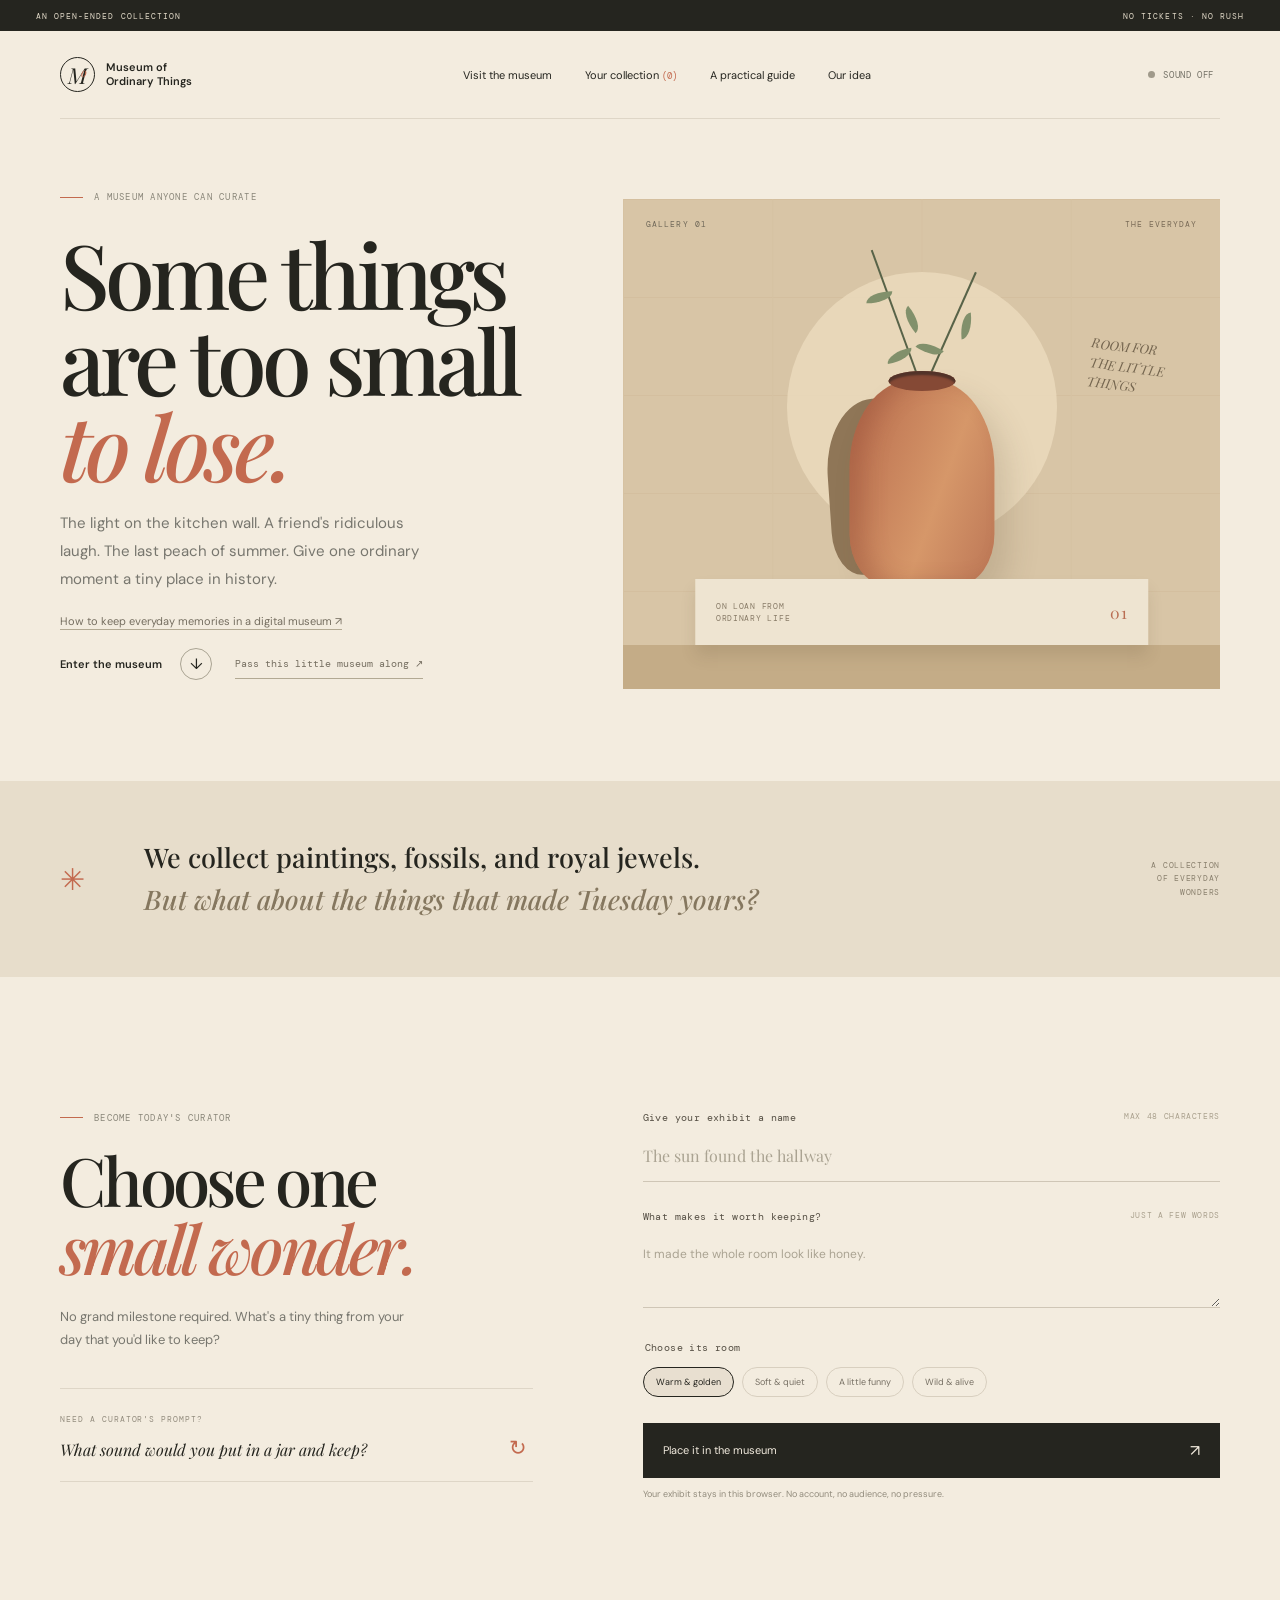
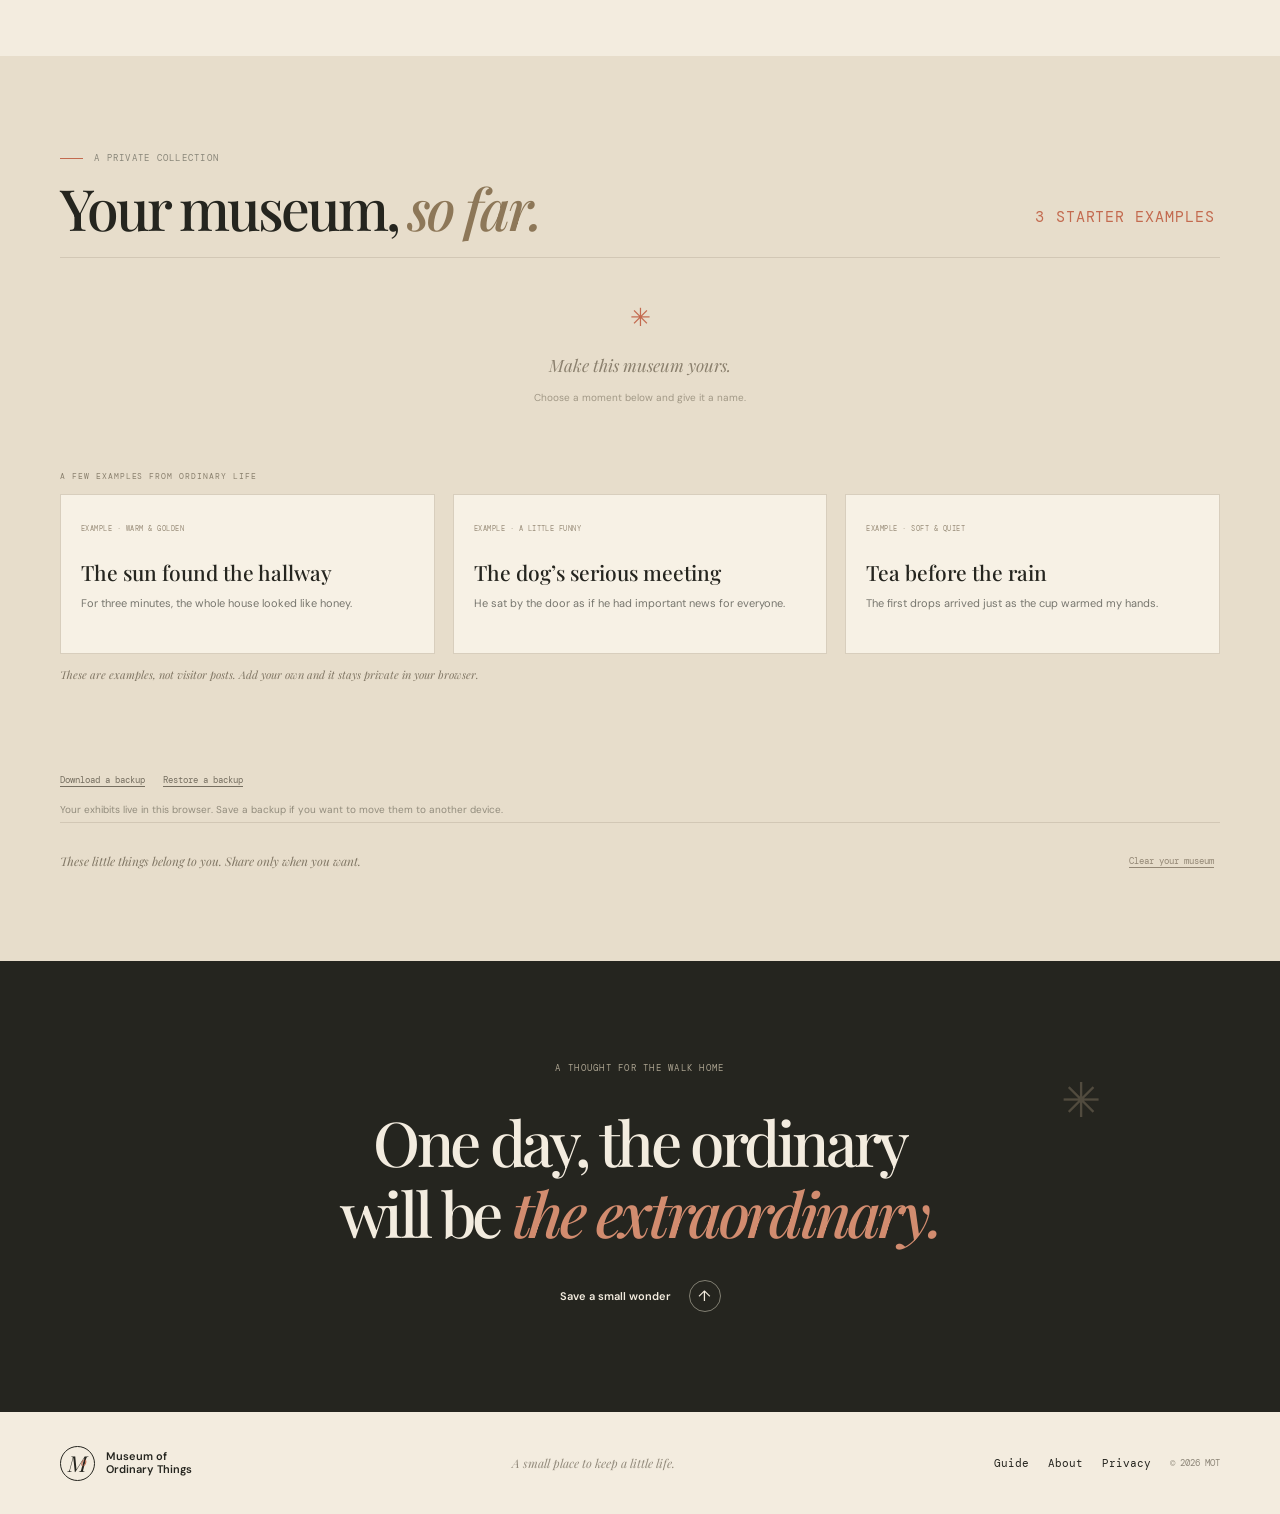
==== commit c882203c: "Show the starter examples count when the museum is new Display the three sample cards as starter exa" ====
--- a/index.html
+++ b/index.html
@@ -22,7 +22,7 @@
       <fieldset><legend>Choose its room</legend><div class="room-options"><label><input type="radio" name="room" value="Warm & golden" checked><span class="room-chip warm">Warm & golden</span></label><label><input type="radio" name="room" value="Soft & quiet"><span class="room-chip quiet">Soft & quiet</span></label><label><input type="radio" name="room" value="A little funny"><span class="room-chip funny">A little funny</span></label><label><input type="radio" name="room" value="Wild & alive"><span class="room-chip alive">Wild & alive</span></label></div></fieldset>
       <button class="submit-button" type="submit">Place it in the museum <span>↗</span></button><p class="form-note">Your exhibit stays in this browser. No account, no audience, no pressure.</p><div class="form-success" id="form-success" role="status" aria-live="polite"></div>
     </form></section>
-    <section class="collection-section" id="collection"><div class="wrap"><div class="collection-head"><div><p class="eyebrow"><span class="dash"></span> A private collection</p><h2>Your museum, <em>so far.</em></h2></div><p class="collection-count"><span id="collection-count">0</span> EXHIBITS</p></div><div class="empty-state" id="empty-state"><span>✳</span><p>Your first exhibit is waiting.<br><small>Anything ordinary is allowed in here.</small></p></div><div class="sample-gallery" id="sample-gallery" aria-label="Example exhibits"><p class="sample-heading">A FEW EXAMPLES FROM ORDINARY LIFE</p><div class="sample-grid"><article class="sample-card"><span>EXAMPLE · WARM &amp; GOLDEN</span><h3>The sun found the hallway</h3><p>For three minutes, the whole house looked like honey.</p></article><article class="sample-card"><span>EXAMPLE · A LITTLE FUNNY</span><h3>The dog’s serious meeting</h3><p>He sat by the door as if he had important news for everyone.</p></article><article class="sample-card"><span>EXAMPLE · SOFT &amp; QUIET</span><h3>Tea before the rain</h3><p>The first drops arrived just as the cup warmed my hands.</p></article></div><p class="sample-note">These are examples, not visitor posts. Add your own and it stays private in your browser.</p></div><div class="exhibit-grid" id="exhibit-grid"></div><div class="collection-tools"><button id="download-backup" type="button">Download a backup</button><label class="restore-backup" for="restore-file">Restore a backup<input id="restore-file" type="file" accept="application/json,.json"></label></div><p class="backup-note">Your exhibits live in this browser. Save a backup if you want to move them to another device.</p><div class="collection-foot"><p id="collection-message" role="status" aria-live="polite">These little things belong to you. Share only when you want.</p><button id="clear-collection" type="button">Clear your museum</button></div></div></section>
+    <section class="collection-section" id="collection"><div class="wrap"><div class="collection-head"><div><p class="eyebrow"><span class="dash"></span> A private collection</p><h2>Your museum, <em>so far.</em></h2></div><p class="collection-count"><span id="collection-count">3</span> <span id="collection-label">STARTER EXAMPLES</span></p></div><div class="empty-state" id="empty-state"><span>✳</span><p>Make this museum yours.<br><small>Choose a moment below and give it a name.</small></p></div><div class="sample-gallery" id="sample-gallery" aria-label="Example exhibits"><p class="sample-heading">A FEW EXAMPLES FROM ORDINARY LIFE</p><div class="sample-grid"><article class="sample-card"><span>EXAMPLE · WARM &amp; GOLDEN</span><h3>The sun found the hallway</h3><p>For three minutes, the whole house looked like honey.</p></article><article class="sample-card"><span>EXAMPLE · A LITTLE FUNNY</span><h3>The dog’s serious meeting</h3><p>He sat by the door as if he had important news for everyone.</p></article><article class="sample-card"><span>EXAMPLE · SOFT &amp; QUIET</span><h3>Tea before the rain</h3><p>The first drops arrived just as the cup warmed my hands.</p></article></div><p class="sample-note">These are examples, not visitor posts. Add your own and it stays private in your browser.</p></div><div class="exhibit-grid" id="exhibit-grid"></div><div class="collection-tools"><button id="download-backup" type="button">Download a backup</button><label class="restore-backup" for="restore-file">Restore a backup<input id="restore-file" type="file" accept="application/json,.json"></label></div><p class="backup-note">Your exhibits live in this browser. Save a backup if you want to move them to another device.</p><div class="collection-foot"><p id="collection-message" role="status" aria-live="polite">These little things belong to you. Share only when you want.</p><button id="clear-collection" type="button">Clear your museum</button></div></div></section>
     <section class="closing"><div class="wrap closing-inner"><p class="eyebrow">A thought for the walk home</p><h2>One day, the ordinary<br>will be <em>the extraordinary.</em></h2><a class="round-link light-link" href="#visit"><span>Save a small wonder</span><b>↑</b></a><span class="closing-star">✳</span></div></section>
   </main>
   <footer class="site-footer wrap"><a class="brand" href="#home"><span class="brand-symbol">M<span>o</span></span><span>Museum of<br>Ordinary Things</span></a><p>A small place to keep a little life.</p><div class="footer-links"><a href="guide.html">Guide</a><a href="about.html">About</a><a href="privacy.html">Privacy</a><span>© <span id="year"></span> MOT</span></div></footer>
